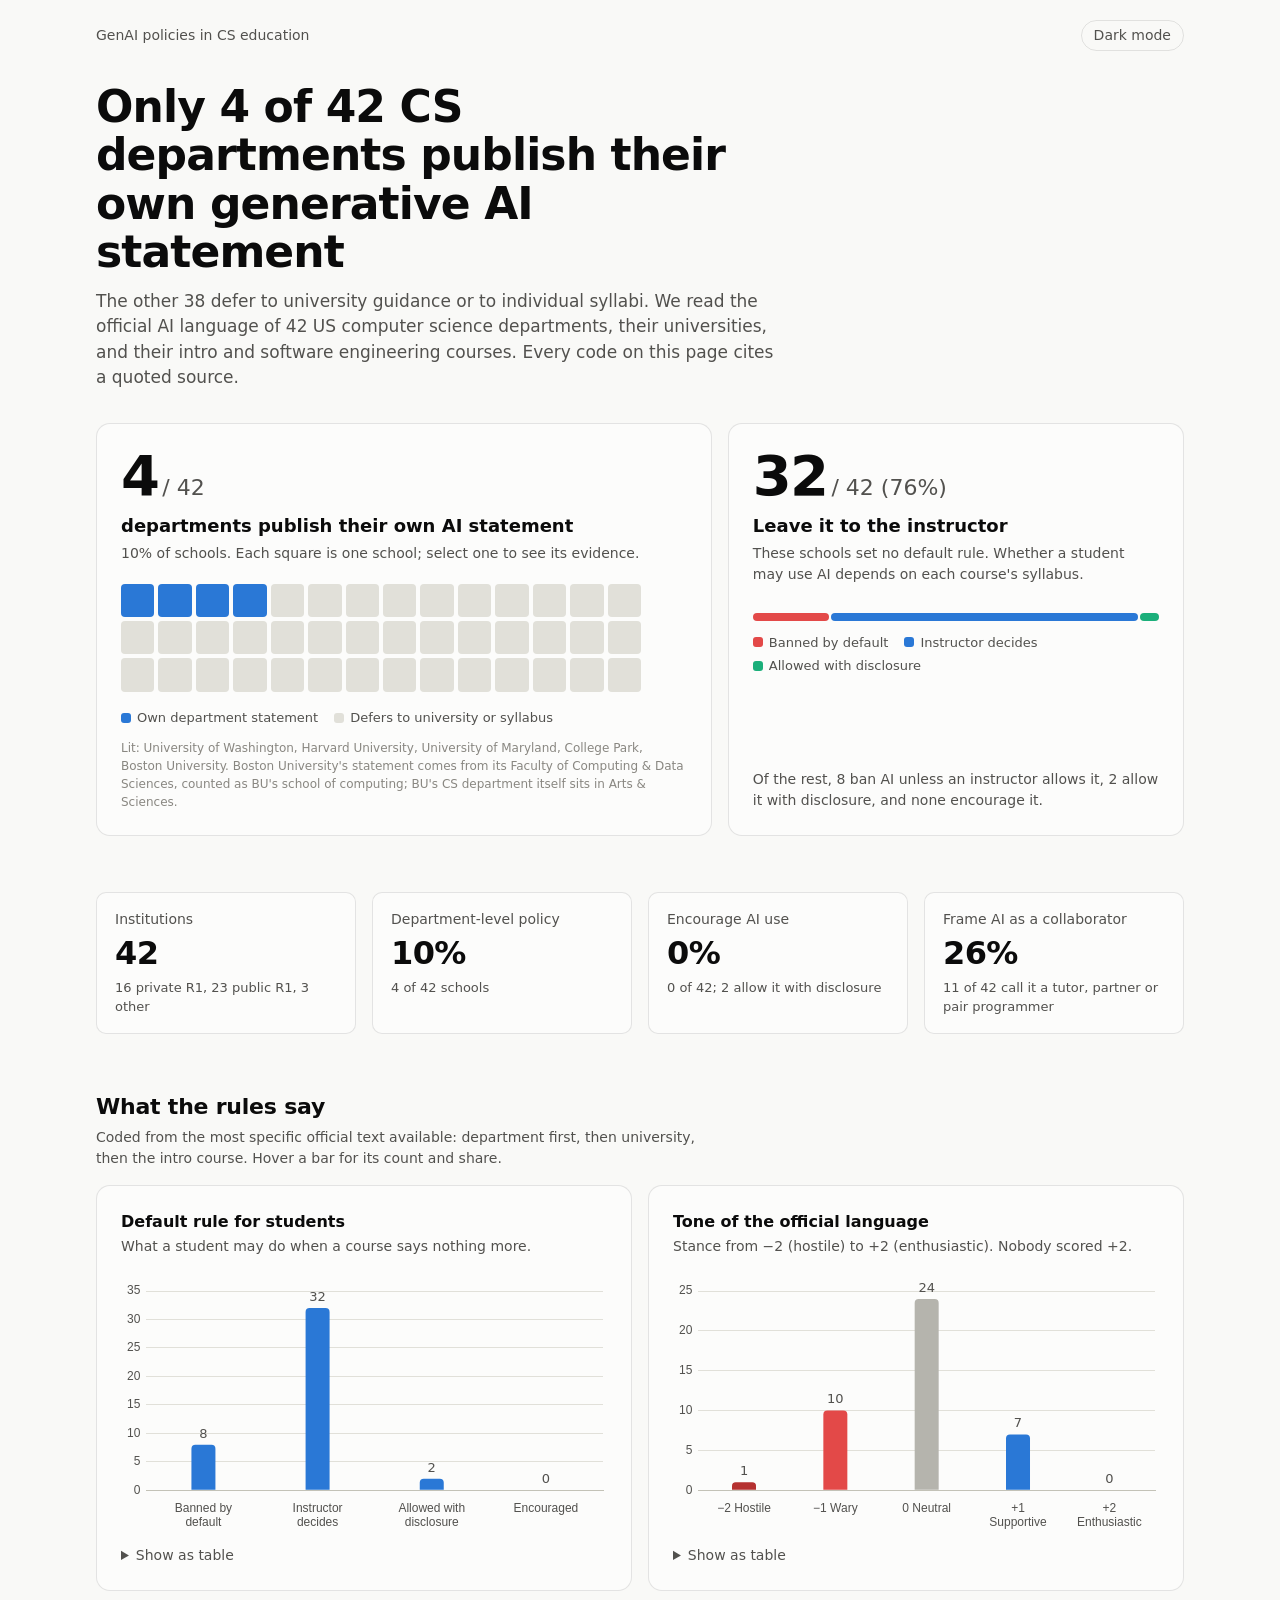
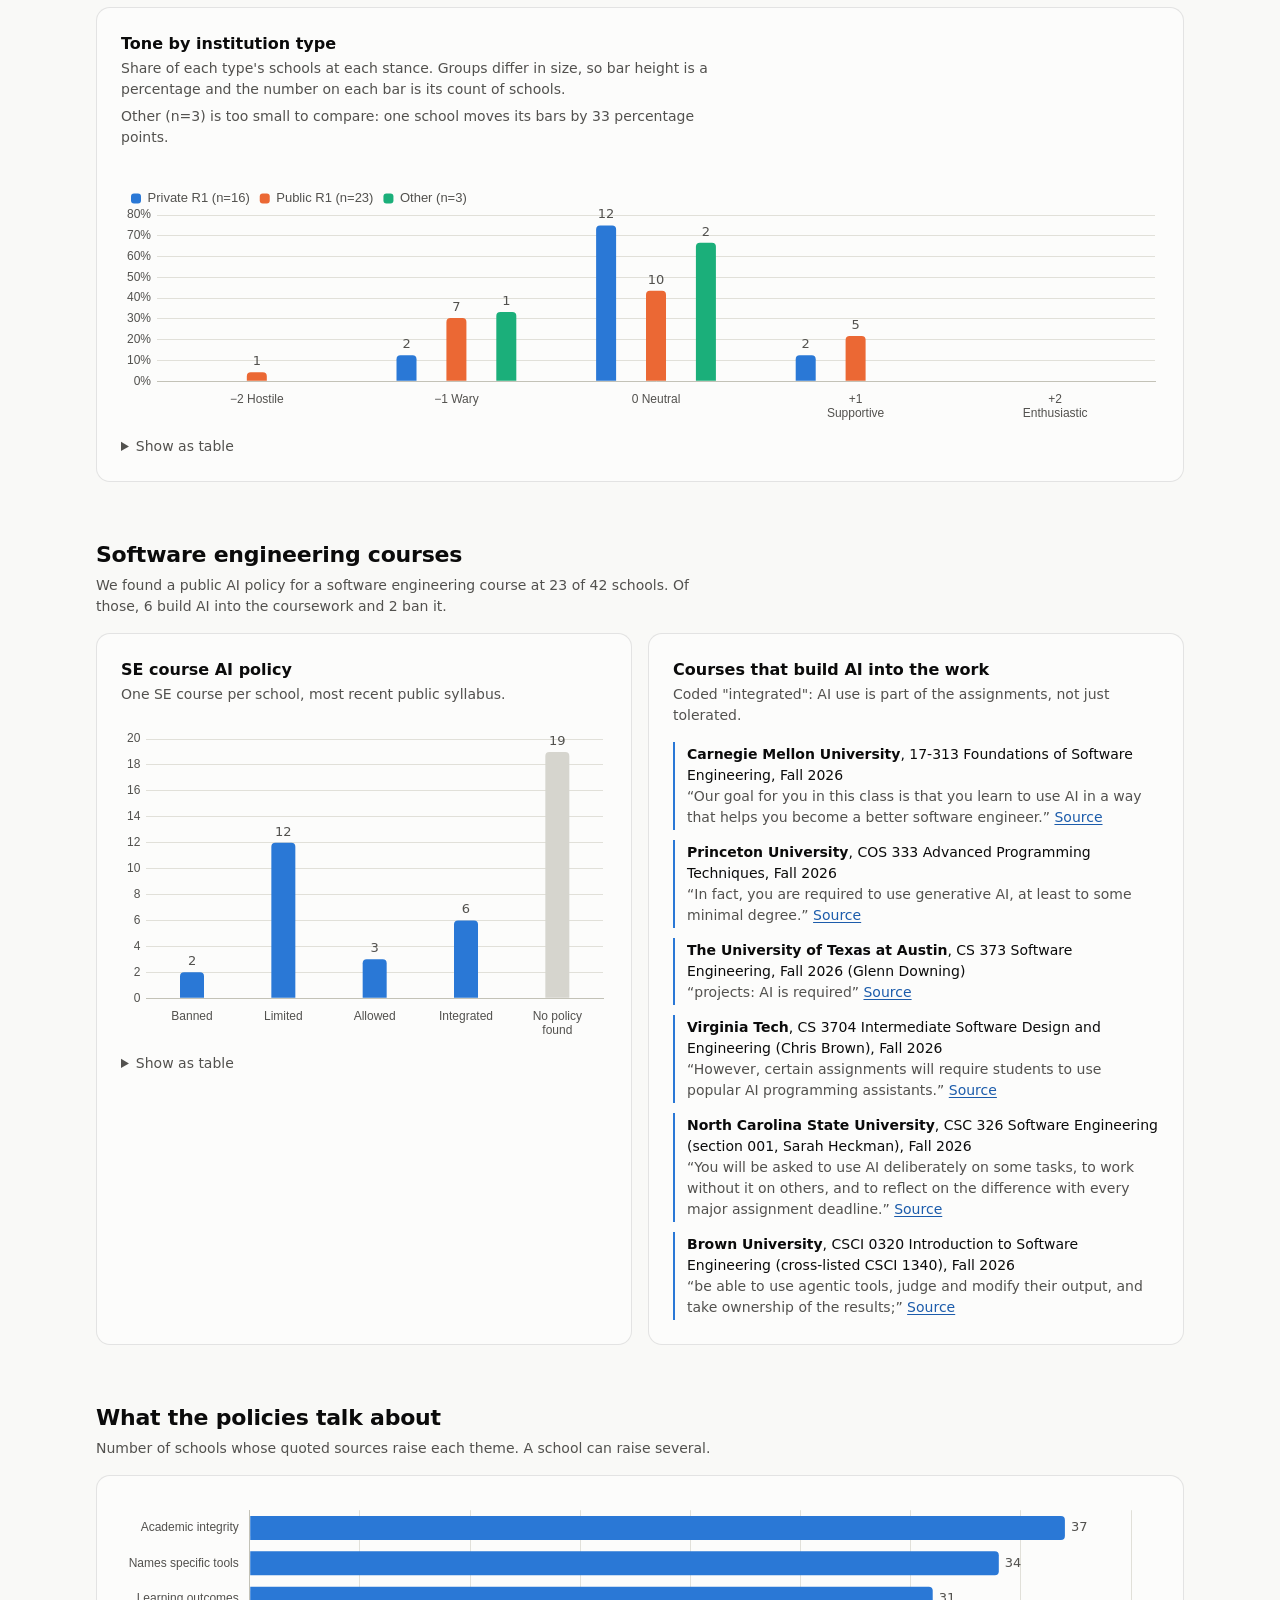
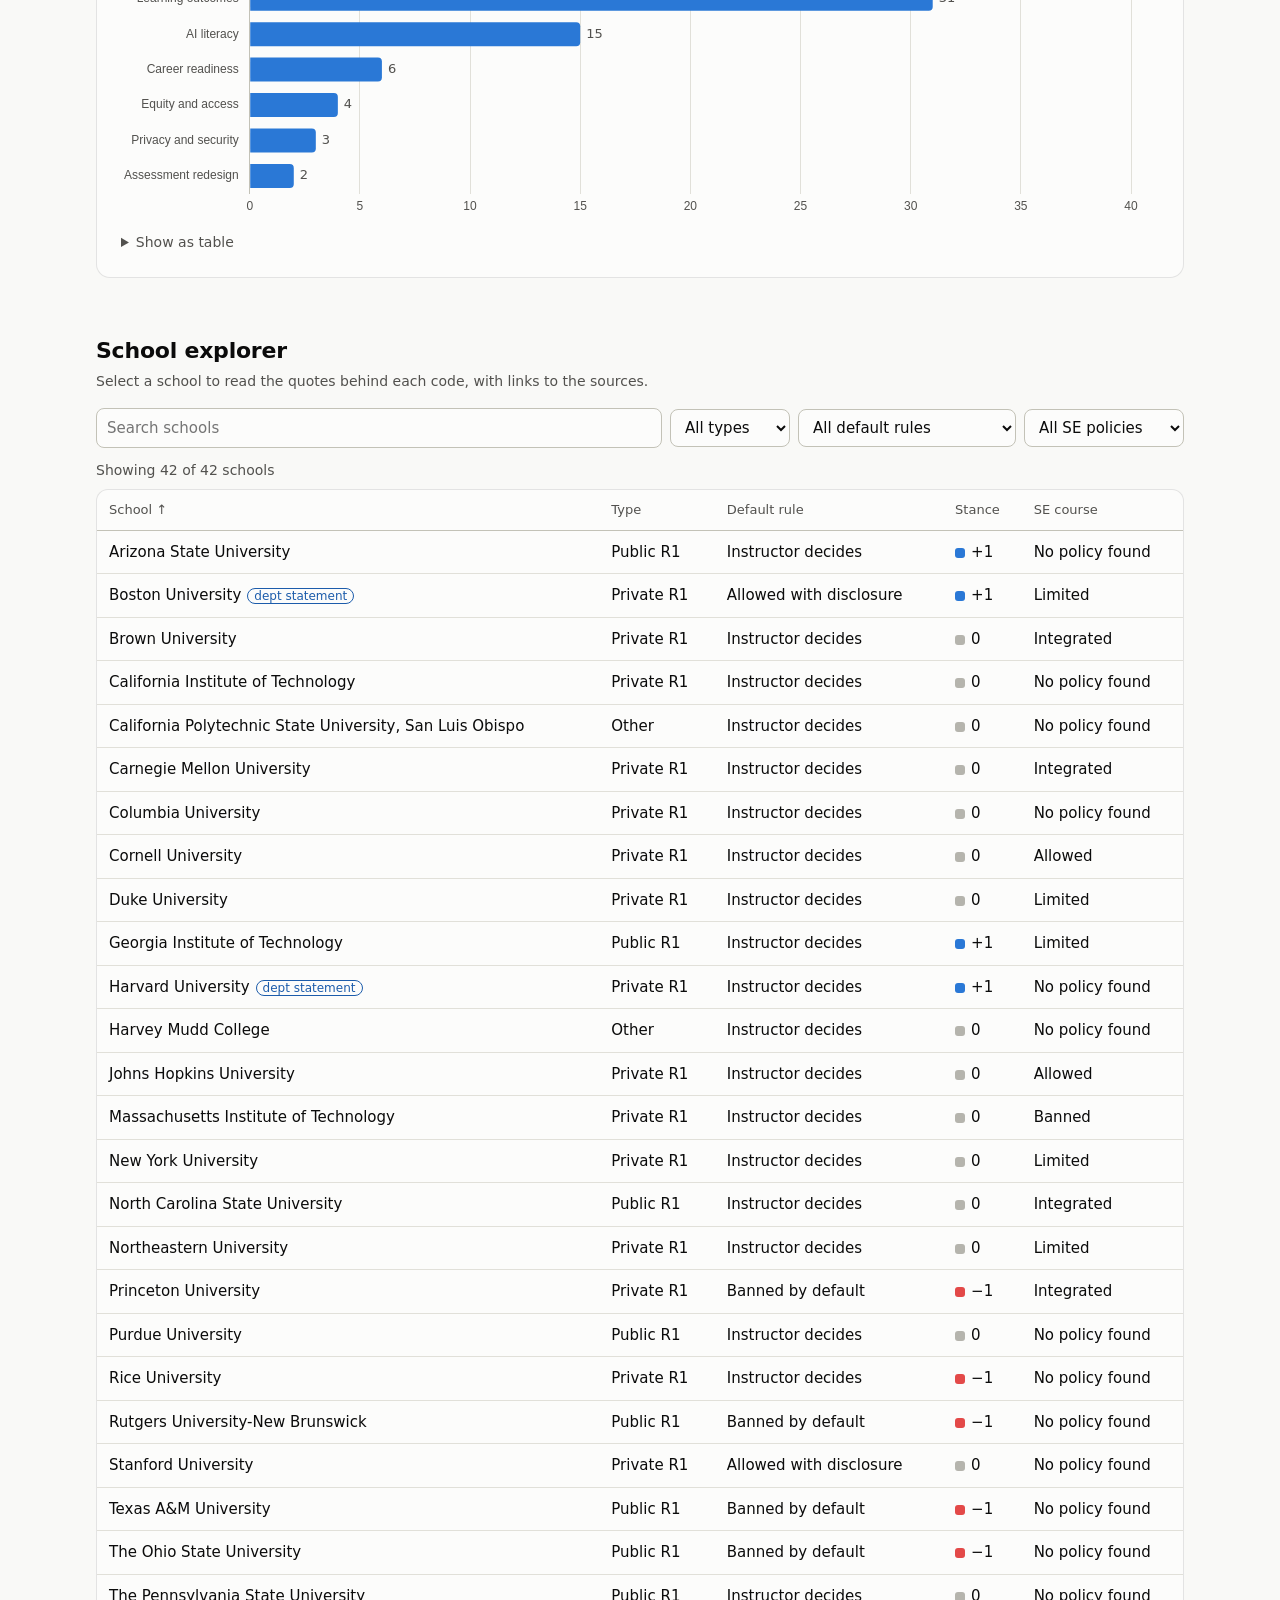
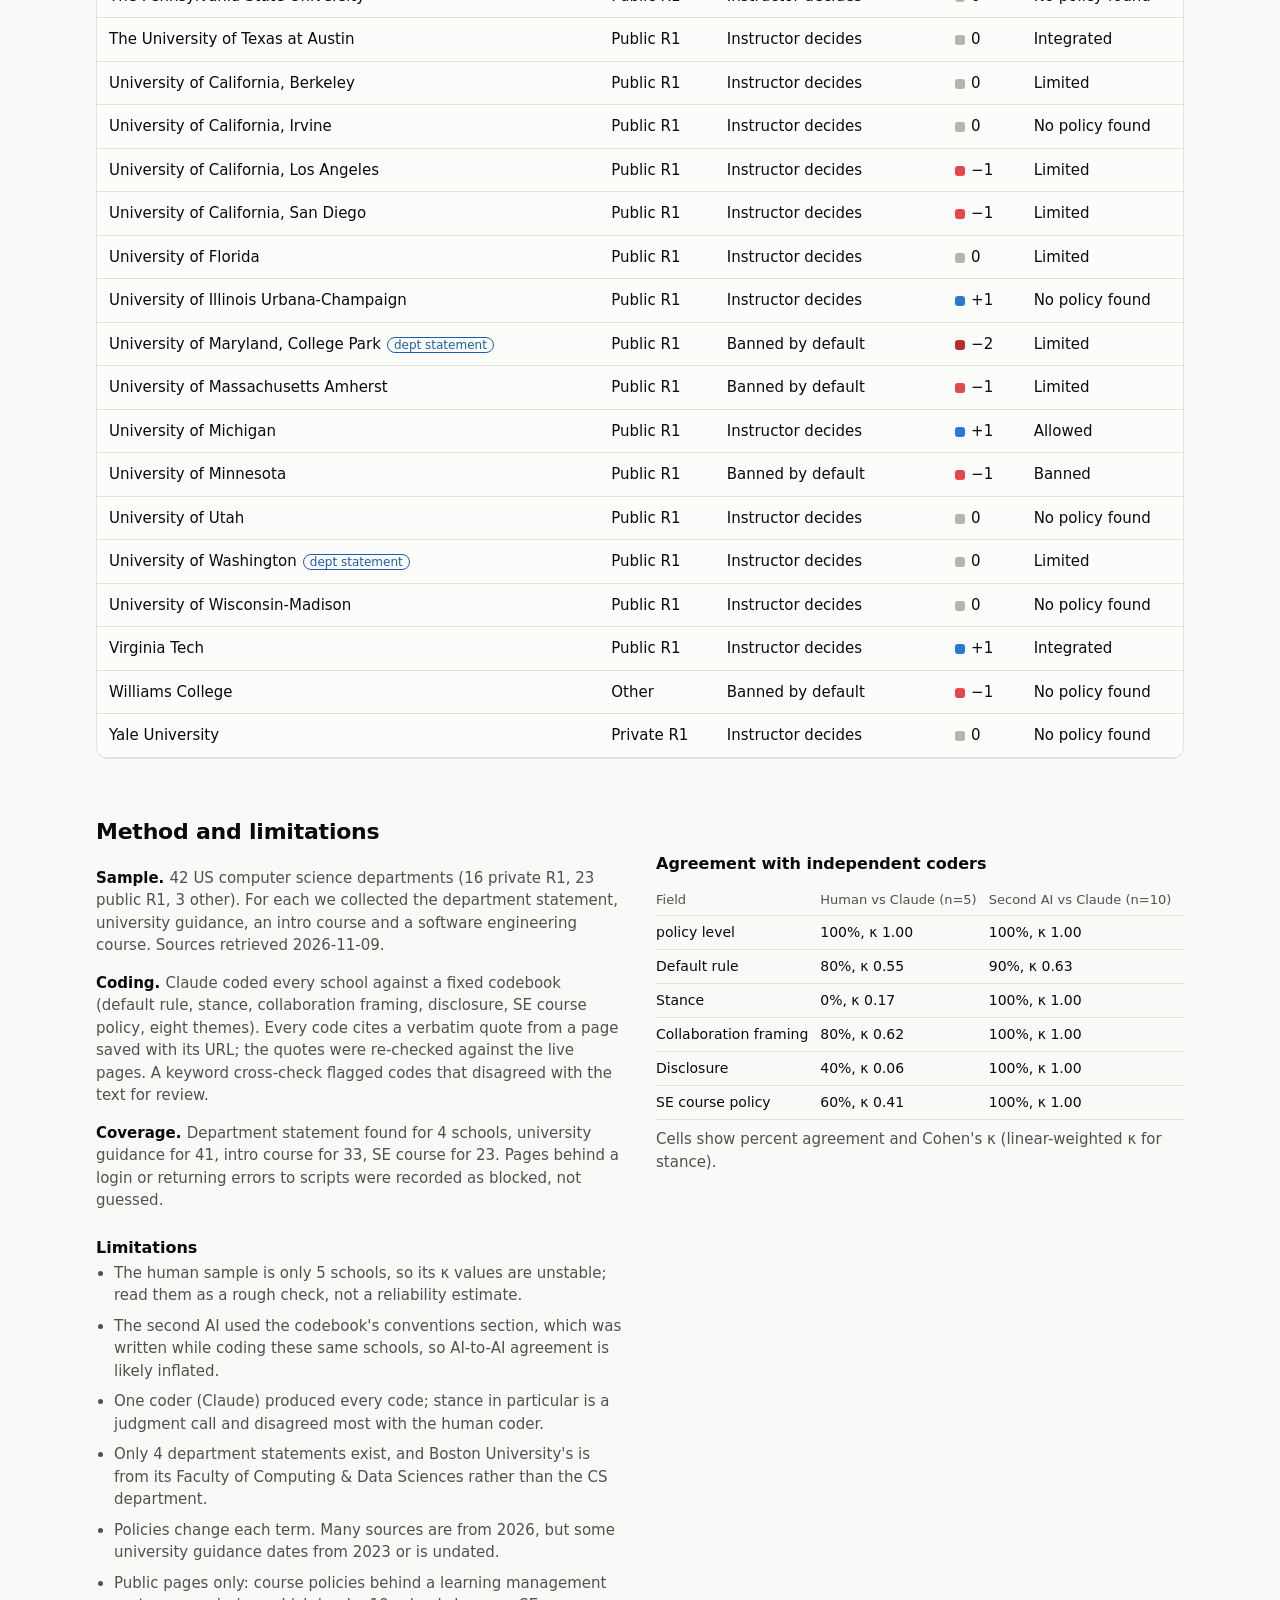
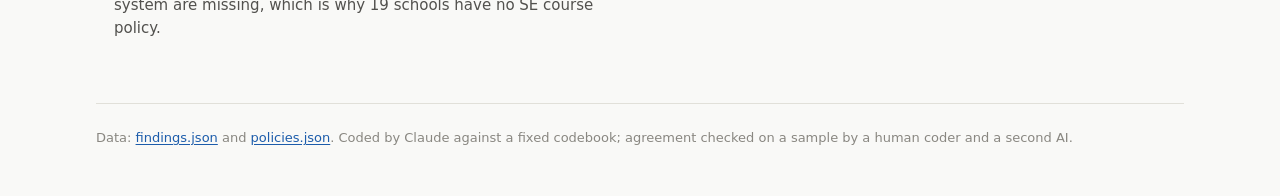
==== docs/findings.html @ db469cb0 "Phase 3: findings dashboard docs/findings.html (+ assets/findings.css, findings.js): headline 4/42 d" ====
<!doctype html>
<html lang="en">
<head>
<meta charset="utf-8">
<meta name="viewport" content="width=device-width, initial-scale=1">
<title>GenAI Policy Findings</title>
<meta name="description" content="How 42 US computer science departments talk about generative AI, and what they let students do with it.">
<script>
  // Apply a saved theme before first paint (per-viewer convenience only).
  try { var t = localStorage.getItem("theme"); if (t === "light" || t === "dark") document.documentElement.dataset.theme = t; } catch (e) {}
</script>
<link rel="stylesheet" href="assets/findings.css">
<script src="assets/vendor/chart-4.4.1.umd.js"></script>
</head>
<body>
<div class="wrap">
  <header class="top">
    <a class="site" href="index.html">GenAI policies in CS education</a>
    <button class="theme-btn" id="theme-btn" type="button" aria-label="Switch color theme">Dark mode</button>
  </header>

  <main id="main">
    <h1 id="headline">CS departments mostly leave generative AI to the university and the instructor</h1>
    <p class="dek" id="dek">Findings from the official AI language of 42 US computer science departments, their universities, and their intro and software engineering courses. Every number links back to a quoted source.</p>

    <section class="hero" aria-label="Headline findings">
      <div class="panel" id="hero-dept">
        <p class="figure" id="dept-figure">–</p>
        <p class="fig-label">departments publish their own AI statement</p>
        <p class="fig-note" id="dept-note"></p>
        <div class="unit-grid" id="unit-grid" role="list" aria-label="One square per school"></div>
        <ul class="key">
          <li><span class="sw" style="background:var(--accent)"></span>Own department statement</li>
          <li><span class="sw" style="background:var(--cell-off)"></span>Defers to university or syllabus</li>
        </ul>
        <p class="foot" id="dept-foot"></p>
      </div>
      <div class="panel" id="hero-instructor" data-kpi="instructor_discretion">
        <p class="figure" id="instr-figure">–</p>
        <p class="fig-label">Leave it to the instructor</p>
        <p class="fig-note" id="instr-note"></p>
        <div class="seg" id="rule-seg" role="img"></div>
        <ul class="key" id="rule-seg-key"></ul>
        <p class="fig-note rest" id="instr-rest"></p>
      </div>
    </section>

    <div class="kpis" id="kpis" aria-label="Key numbers"></div>

    <section aria-labelledby="h-rules">
      <h2 id="h-rules">What the rules say</h2>
      <p class="sub">Coded from the most specific official text available: department first, then university, then the intro course. Hover a bar for its count and share.</p>
      <div class="charts">
        <div class="panel">
          <h3>Default rule for students</h3>
          <p class="sub">What a student may do when a course says nothing more.</p>
          <div class="chart-box"><canvas id="chart-default-rule" aria-label="Bar chart of default rules"></canvas></div>
          <details class="as-table" data-for="chart-default-rule"><summary>Show as table</summary></details>
        </div>
        <div class="panel">
          <h3>Tone of the official language</h3>
          <p class="sub">Stance from −2 (hostile) to +2 (enthusiastic). Nobody scored +2.</p>
          <div class="chart-box"><canvas id="chart-stance" aria-label="Bar chart of stance"></canvas></div>
          <details class="as-table" data-for="chart-stance"><summary>Show as table</summary></details>
        </div>
        <div class="panel wide">
          <h3>Tone by institution type</h3>
          <p class="sub" id="stance-type-sub">Share of each type's schools at each stance. Groups differ in size, so bar height is a percentage and the number on each bar is its count of schools.</p>
          <p class="sub small-n" id="stance-type-note"></p>
          <div class="chart-box"><canvas id="chart-stance-type" aria-label="Grouped bar chart of stance by institution type"></canvas></div>
          <details class="as-table" data-for="chart-stance-type"><summary>Show as table</summary></details>
        </div>
      </div>
    </section>

    <section aria-labelledby="h-se">
      <h2 id="h-se">Software engineering courses</h2>
      <p class="sub" id="se-sub"></p>
      <div class="charts">
        <div class="panel">
          <h3>SE course AI policy</h3>
          <p class="sub">One SE course per school, most recent public syllabus.</p>
          <div class="chart-box tall"><canvas id="chart-se" aria-label="Bar chart of SE course policies"></canvas></div>
          <details class="as-table" data-for="chart-se"><summary>Show as table</summary></details>
        </div>
        <div class="panel">
          <h3>Courses that build AI into the work</h3>
          <p class="sub">Coded "integrated": AI use is part of the assignments, not just tolerated.</p>
          <ul class="callout" id="integrated-list"></ul>
        </div>
      </div>
    </section>

    <section aria-labelledby="h-themes">
      <h2 id="h-themes">What the policies talk about</h2>
      <p class="sub">Number of schools whose quoted sources raise each theme. A school can raise several.</p>
      <div class="panel">
        <div class="chart-box tall"><canvas id="chart-themes" aria-label="Horizontal bar chart of theme frequency"></canvas></div>
        <details class="as-table" data-for="chart-themes"><summary>Show as table</summary></details>
      </div>
    </section>

    <section aria-labelledby="h-explorer">
      <h2 id="h-explorer">School explorer</h2>
      <p class="sub">Select a school to read the quotes behind each code, with links to the sources.</p>
      <div class="filters" role="search">
        <input id="q" type="search" placeholder="Search schools" aria-label="Search schools">
        <select id="f-type" aria-label="Filter by institution type"><option value="">All types</option></select>
        <select id="f-rule" aria-label="Filter by default rule"><option value="">All default rules</option></select>
        <select id="f-se" aria-label="Filter by SE course policy"><option value="">All SE policies</option></select>
      </div>
      <p class="count" id="count" aria-live="polite"></p>
      <div class="table-wrap">
        <table class="schools" id="schools">
          <thead><tr>
            <th scope="col" data-key="name"><button type="button">School</button></th>
            <th scope="col" data-key="type"><button type="button">Type</button></th>
            <th scope="col" data-key="default_rule"><button type="button">Default rule</button></th>
            <th scope="col" data-key="stance"><button type="button">Stance</button></th>
            <th scope="col" data-key="se_course_policy"><button type="button">SE course</button></th>
          </tr></thead>
          <tbody id="rows"></tbody>
        </table>
      </div>
    </section>

    <section aria-labelledby="h-method">
      <h2 id="h-method">Method and limitations</h2>
      <div class="method">
        <div id="method-left"></div>
        <div id="method-right"></div>
      </div>
    </section>
  </main>

  <footer>Data: <a href="data/findings.json">findings.json</a> and <a href="data/policies.json">policies.json</a>. Coded by Claude against a fixed codebook; agreement checked on a sample by a human coder and a second AI.</footer>
</div>
<div class="tip" id="tip" role="tooltip" hidden></div>
<script src="assets/findings.js"></script>
</body>
</html>
---- docs/assets/findings.css ----
/* Findings dashboard. Color roles follow .claude/skills/dataviz/references/palette.md;
   chart palettes were validated with validate_palette.js in both modes. */
:root {
  color-scheme: light;
  --plane: #f9f9f7;
  --surface: #fcfcfb;
  --ink: #0b0b0b;
  --ink-2: #52514e;
  --muted: #898781;
  --grid: #e1e0d9;
  --axis: #c3c2b7;
  --ring: rgba(11, 11, 11, 0.10);
  --wash: rgba(42, 120, 214, 0.08);
  --accent: #2a78d6;          /* series slot 1: the highlighted entity */
  --accent-text: #1c5cab;     /* accent used as link/text: darker step, 4.5:1+ */
  --cell-off: #e1e0d9;
  --s1: #2a78d6; --s2: #eb6834; --s3: #1baf7a;   /* type: private, public, other */
  --neg2: #b53130; --neg1: #e34948; --zero: #b5b4ad; --pos1: #2a78d6; --pos2: #1c5cab;
  --none: #d6d5ce;            /* "no policy found" bars */
  --mark-bg: rgba(42, 120, 214, 0.16);
  --focus: #1c5cab;
}
@media (prefers-color-scheme: dark) {
  :root:where(:not([data-theme="light"])) {
    color-scheme: dark;
    --plane: #0d0d0d; --surface: #1a1a19; --ink: #f0efec; --ink-2: #c3c2b7; --muted: #898781;
    --grid: #2c2c2a; --axis: #383835; --ring: rgba(255, 255, 255, 0.10); --wash: rgba(57, 135, 229, 0.12);
    --accent: #3987e5; --accent-text: #86b6ef; --cell-off: #3a3a37;
    --s1: #3987e5; --s2: #d95926; --s3: #199e70;
    --neg2: #f2a3a2; --neg1: #e66767; --zero: #5c5b57; --pos1: #5598e7; --pos2: #9ec5f4;
    --none: #383835; --mark-bg: rgba(57, 135, 229, 0.28); --focus: #86b6ef;
  }
}
:root[data-theme="dark"] {
  color-scheme: dark;
  --plane: #0d0d0d; --surface: #1a1a19; --ink: #f0efec; --ink-2: #c3c2b7; --muted: #898781;
  --grid: #2c2c2a; --axis: #383835; --ring: rgba(255, 255, 255, 0.10); --wash: rgba(57, 135, 229, 0.12);
  --accent: #3987e5; --accent-text: #86b6ef; --cell-off: #3a3a37;
  --s1: #3987e5; --s2: #d95926; --s3: #199e70;
  --neg2: #f2a3a2; --neg1: #e66767; --zero: #5c5b57; --pos1: #5598e7; --pos2: #9ec5f4;
  --none: #383835; --mark-bg: rgba(57, 135, 229, 0.28); --focus: #86b6ef;
}

* { box-sizing: border-box; }
html { -webkit-text-size-adjust: 100%; }
body {
  margin: 0;
  background: var(--plane);
  color: var(--ink);
  font: 16px/1.5 system-ui, -apple-system, "Segoe UI", sans-serif;
}
a { color: var(--accent-text); text-underline-offset: 2px; }
:focus-visible { outline: 2px solid var(--focus); outline-offset: 2px; }
.wrap { max-width: 1120px; margin: 0 auto; padding: 0 16px; }

/* Header */
.top { display: flex; align-items: center; justify-content: space-between; gap: 12px; padding: 20px 0 8px; }
.top .site { font-size: 14px; color: var(--ink-2); text-decoration: none; }
.top .site:hover { color: var(--ink); }
.theme-btn {
  font: inherit; font-size: 14px; color: var(--ink-2); background: transparent;
  border: 1px solid var(--ring); border-radius: 999px; padding: 4px 12px; cursor: pointer;
}
.theme-btn:hover { color: var(--ink); background: var(--wash); }

h1 { font-size: clamp(28px, 4.2vw, 44px); line-height: 1.1; letter-spacing: -0.02em; font-weight: 650; margin: 24px 0 12px; max-width: 22ch; }
.dek { color: var(--ink-2); max-width: 64ch; margin: 0 0 32px; font-size: 17px; }
h2 { font-size: 22px; letter-spacing: -0.01em; font-weight: 650; margin: 0 0 4px; }
h3 { font-size: 16px; font-weight: 600; margin: 0 0 2px; }
.sub { color: var(--ink-2); font-size: 14px; margin: 0 0 16px; max-width: 70ch; }
section { margin: 56px 0; }

/* Hero: the 42-school unit grid + the instructor-discretion figure */
.hero { display: grid; grid-template-columns: minmax(0, 1.35fr) minmax(0, 1fr); gap: 16px; margin-top: 0; }
.panel { background: var(--surface); border: 1px solid var(--ring); border-radius: 14px; padding: 24px; min-width: 0; }
.hero .panel { display: flex; flex-direction: column; }
.figure { font-size: 56px; line-height: 1; font-weight: 650; letter-spacing: -0.03em; margin: 0; }
.figure small { font-size: 22px; font-weight: 500; color: var(--ink-2); letter-spacing: 0; margin-left: 4px; }
.fig-label { font-size: 18px; font-weight: 600; margin: 8px 0 4px; }
.fig-note { color: var(--ink-2); font-size: 14px; margin: 0; }
.unit-grid {
  display: grid; grid-template-columns: repeat(14, minmax(0, 1fr)); gap: 4px;
  margin: 20px 0 16px; max-width: 520px;
}
.unit {
  aspect-ratio: 1; border-radius: 4px; background: var(--cell-off); border: 0; padding: 0;
  cursor: pointer; min-width: 0;
}
.unit.on { background: var(--accent); }
.unit:hover { outline: 2px solid var(--ink-2); outline-offset: 1px; }
.key { display: flex; flex-wrap: wrap; gap: 4px 16px; font-size: 13px; color: var(--ink-2); margin: 0; padding: 0; list-style: none; }
.key li { display: inline-flex; align-items: center; gap: 6px; }
.sw { width: 10px; height: 10px; border-radius: 3px; display: inline-block; flex: none; }
.foot { font-size: 12px; color: var(--muted); margin: 12px 0 0; }
.foot a { color: inherit; }
.seg { display: flex; gap: 2px; height: 8px; margin: 20px 0 12px; }
.seg span { border-radius: 999px; min-width: 2px; }
.seg { margin-top: 28px; }
.fig-note.rest { margin-top: auto; padding-top: 20px; }

/* KPI tiles */
.kpis { display: grid; grid-template-columns: repeat(4, minmax(0, 1fr)); gap: 16px; margin: 16px 0 0; }
.kpi { background: var(--surface); border: 1px solid var(--ring); border-radius: 10px; padding: 16px 18px; min-width: 0; }
.kpi .label { font-size: 14px; color: var(--ink-2); margin: 0 0 6px; }
.kpi .value { font-size: 32px; font-weight: 650; line-height: 1.1; letter-spacing: -0.02em; margin: 0; }
.kpi .detail { font-size: 13px; color: var(--ink-2); margin: 6px 0 0; }

/* Charts */
.charts { display: grid; grid-template-columns: repeat(2, minmax(0, 1fr)); gap: 16px; }
.charts .wide { grid-column: 1 / -1; }
.chart-box { position: relative; width: 100%; height: 260px; }
.chart-box.tall { height: 320px; }
details.as-table { margin-top: 12px; font-size: 14px; }
details.as-table summary { cursor: pointer; color: var(--ink-2); }
details.as-table table { border-collapse: collapse; margin-top: 8px; font-variant-numeric: tabular-nums; }
details.as-table th, details.as-table td { text-align: left; padding: 4px 16px 4px 0; border-bottom: 1px solid var(--grid); font-weight: 400; }
details.as-table th { color: var(--ink-2); }
.callout { margin: 16px 0 0; padding: 0; list-style: none; display: grid; gap: 10px; }
.callout li { border-left: 2px solid var(--accent); padding: 2px 0 2px 12px; font-size: 14px; }
.callout .who { font-weight: 600; }
.callout q { color: var(--ink-2); }

/* Explorer */
.filters { display: flex; flex-wrap: wrap; gap: 8px; align-items: center; margin: 0 0 12px; }
.filters input, .filters select {
  font: inherit; font-size: 15px; color: var(--ink); background: var(--surface);
  border: 1px solid var(--axis); border-radius: 8px; padding: 8px 10px; min-width: 0;
}
.filters input { flex: 1 1 220px; }
.filters select { flex: 0 1 auto; }
.count { font-size: 14px; color: var(--ink-2); margin: 0 0 8px; }
.table-wrap { background: var(--surface); border: 1px solid var(--ring); border-radius: 12px; overflow: hidden; }
table.schools { width: 100%; border-collapse: collapse; font-size: 15px; }
.schools th {
  text-align: left; font-weight: 500; font-size: 13px; color: var(--ink-2);
  padding: 10px 12px; border-bottom: 1px solid var(--axis);
}
.schools th button { all: unset; cursor: pointer; }
.schools th button:focus-visible { outline: 2px solid var(--focus); }
.schools th[aria-sort="ascending"] button::after { content: " \2191"; }
.schools th[aria-sort="descending"] button::after { content: " \2193"; }
.schools td { padding: 10px 12px; border-bottom: 1px solid var(--grid); vertical-align: top; }
.schools tr.row { cursor: pointer; }
.schools tr.row:hover, .schools tr.row[aria-expanded="true"] { background: var(--wash); }
.schools td.num { font-variant-numeric: tabular-nums; white-space: nowrap; }
.stance-chip { display: inline-block; width: 10px; height: 10px; border-radius: 3px; margin-right: 6px; vertical-align: -1px; }
.name small { display: block; color: var(--ink-2); font-size: 13px; }
.dept-tag { font-size: 12px; color: var(--accent-text); border: 1px solid currentColor; border-radius: 999px; padding: 0 6px; margin-left: 6px; white-space: nowrap; }
.detail-row td { background: var(--plane); padding: 16px 12px 20px; }
.detail { display: grid; gap: 16px; max-width: 80ch; }
.codes { display: flex; flex-wrap: wrap; gap: 6px 20px; font-size: 14px; color: var(--ink-2); margin: 0; }
.codes b { color: var(--ink); font-weight: 600; }
.ev { margin: 0; padding: 0; list-style: none; display: grid; gap: 14px; }
.ev .field { font-size: 13px; font-weight: 600; margin: 0 0 2px; }
.ev blockquote { margin: 0; padding: 0 0 0 12px; border-left: 2px solid var(--axis); font-size: 15px; }
.ev mark { background: var(--mark-bg); color: inherit; border-radius: 2px; padding: 0 1px; }
.ev .src { font-size: 13px; color: var(--ink-2); margin: 4px 0 0 14px; overflow-wrap: anywhere; }
.notes { font-size: 14px; color: var(--ink-2); margin: 0; }
.empty { padding: 24px 12px; color: var(--ink-2); }

/* Method */
.method { display: grid; grid-template-columns: minmax(0, 1fr) minmax(0, 1fr); gap: 32px; }
.method p, .method li { font-size: 15px; color: var(--ink-2); }
.method ul { padding-left: 18px; margin: 0; }
.method li { margin: 0 0 8px; }
.method b { color: var(--ink); font-weight: 600; }
table.agree { border-collapse: collapse; font-size: 14px; width: 100%; font-variant-numeric: tabular-nums; margin: 8px 0; }
.agree th, .agree td { text-align: left; padding: 6px 8px 6px 0; border-bottom: 1px solid var(--grid); font-weight: 400; }
.agree th { color: var(--ink-2); font-size: 13px; }
footer { color: var(--muted); font-size: 13px; padding: 24px 0 48px; border-top: 1px solid var(--grid); }

/* Shared hover tooltip for HTML marks (unit grid, segmented bar) */
.tip {
  position: fixed; z-index: 10; pointer-events: none; max-width: 260px;
  background: var(--surface); color: var(--ink); border: 1px solid var(--ring);
  border-radius: 8px; padding: 8px 10px; font-size: 13px; box-shadow: 0 4px 16px rgba(0, 0, 0, 0.12);
}
.tip strong { display: block; font-size: 15px; }
.tip span { color: var(--ink-2); }
.tip[hidden] { display: none; }

@media (max-width: 860px) {
  .hero, .charts, .method { grid-template-columns: minmax(0, 1fr); }
  .kpis { grid-template-columns: repeat(2, minmax(0, 1fr)); }
}
@media (max-width: 640px) {
  .figure { font-size: 48px; }
  .panel { padding: 18px; }
  .unit-grid { gap: 3px; }
  .schools thead { display: none; }
  .schools tr.row { display: grid; grid-template-columns: minmax(0, 1fr) auto; border-bottom: 1px solid var(--grid); }
  .schools tr.row td { border: 0; padding: 4px 12px; }
  .schools tr.row td.name { grid-column: 1 / -1; padding-top: 12px; }
  .schools tr.row td.type { display: none; }
  .schools tr.row td.se { grid-column: 1 / -1; padding-bottom: 12px; font-size: 14px; color: var(--ink-2); }
  .schools tr.row td.se::before { content: "SE course: "; }
  .detail-row { display: block; }
  .detail-row td { display: block; }
}
@media (prefers-reduced-motion: no-preference) {
  .unit { transition: outline-color 120ms; }
}
.sub + .sub.small-n { margin-top: -10px; }
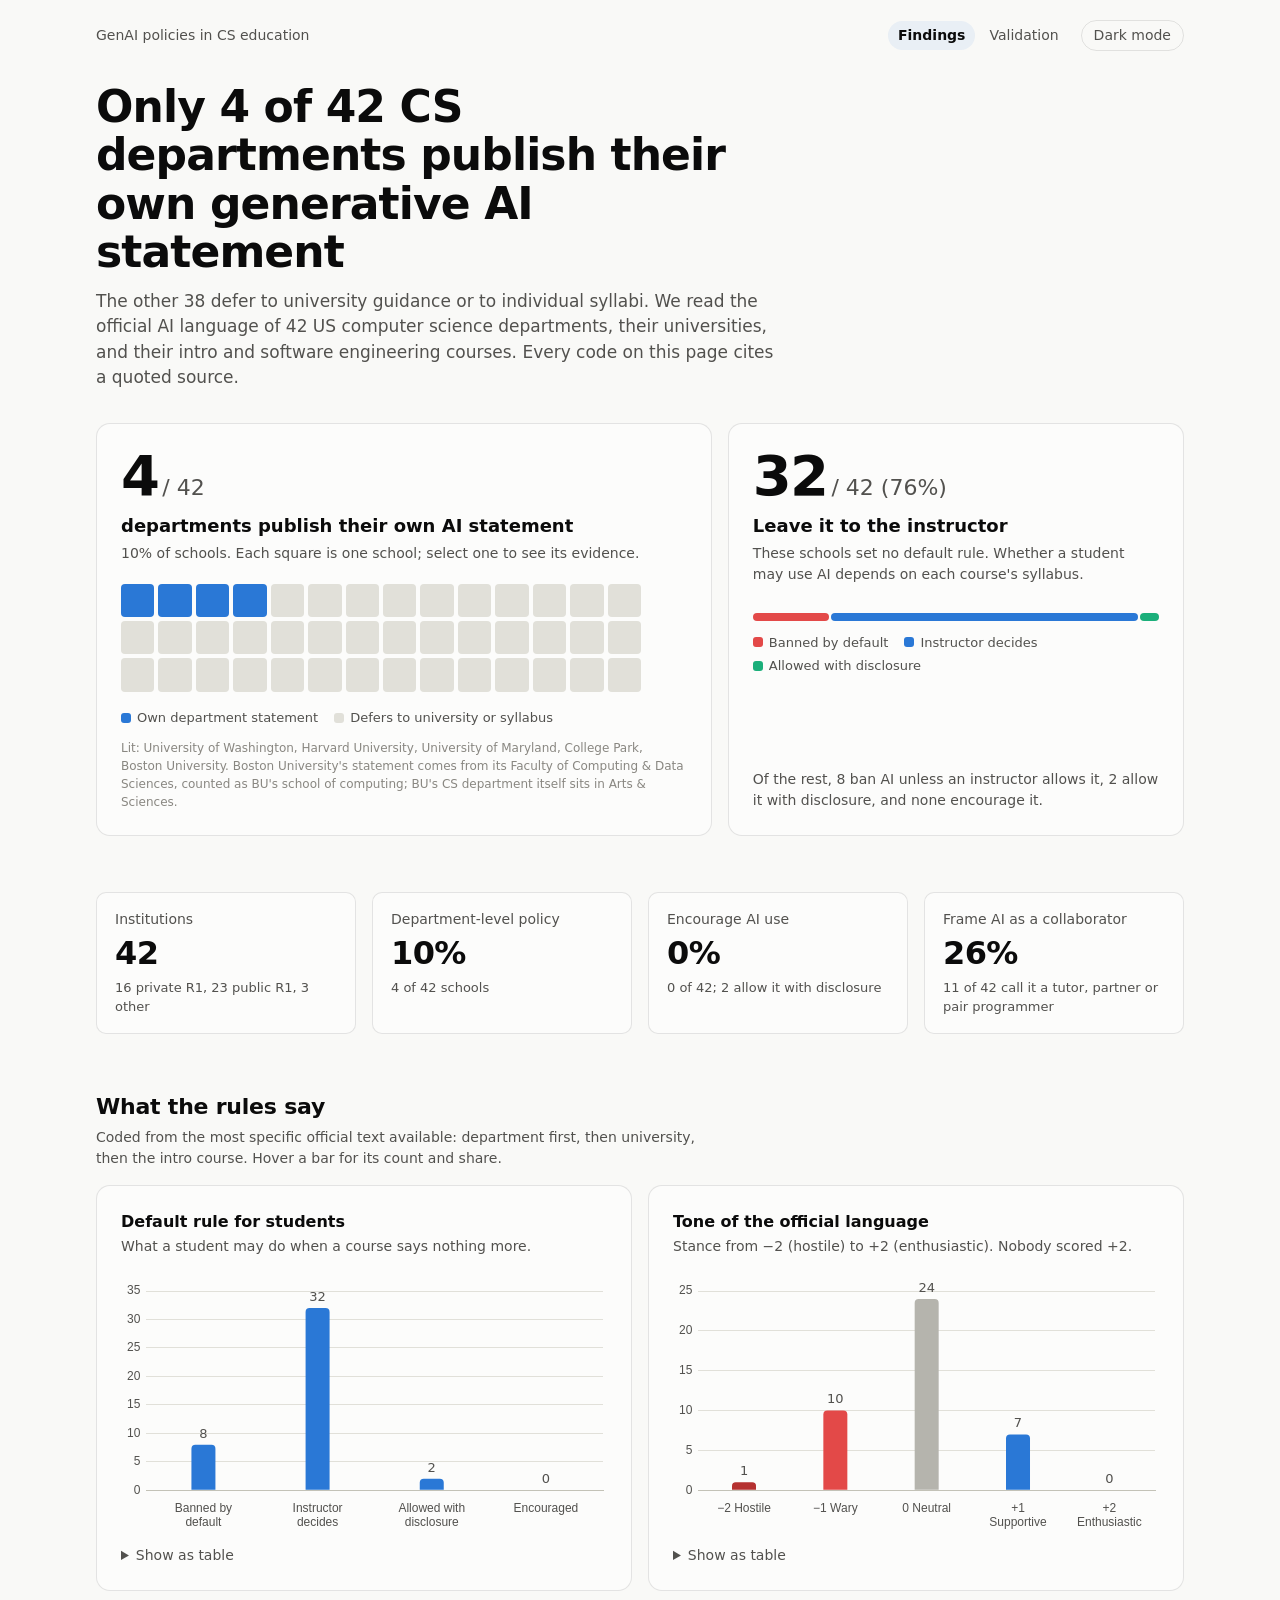
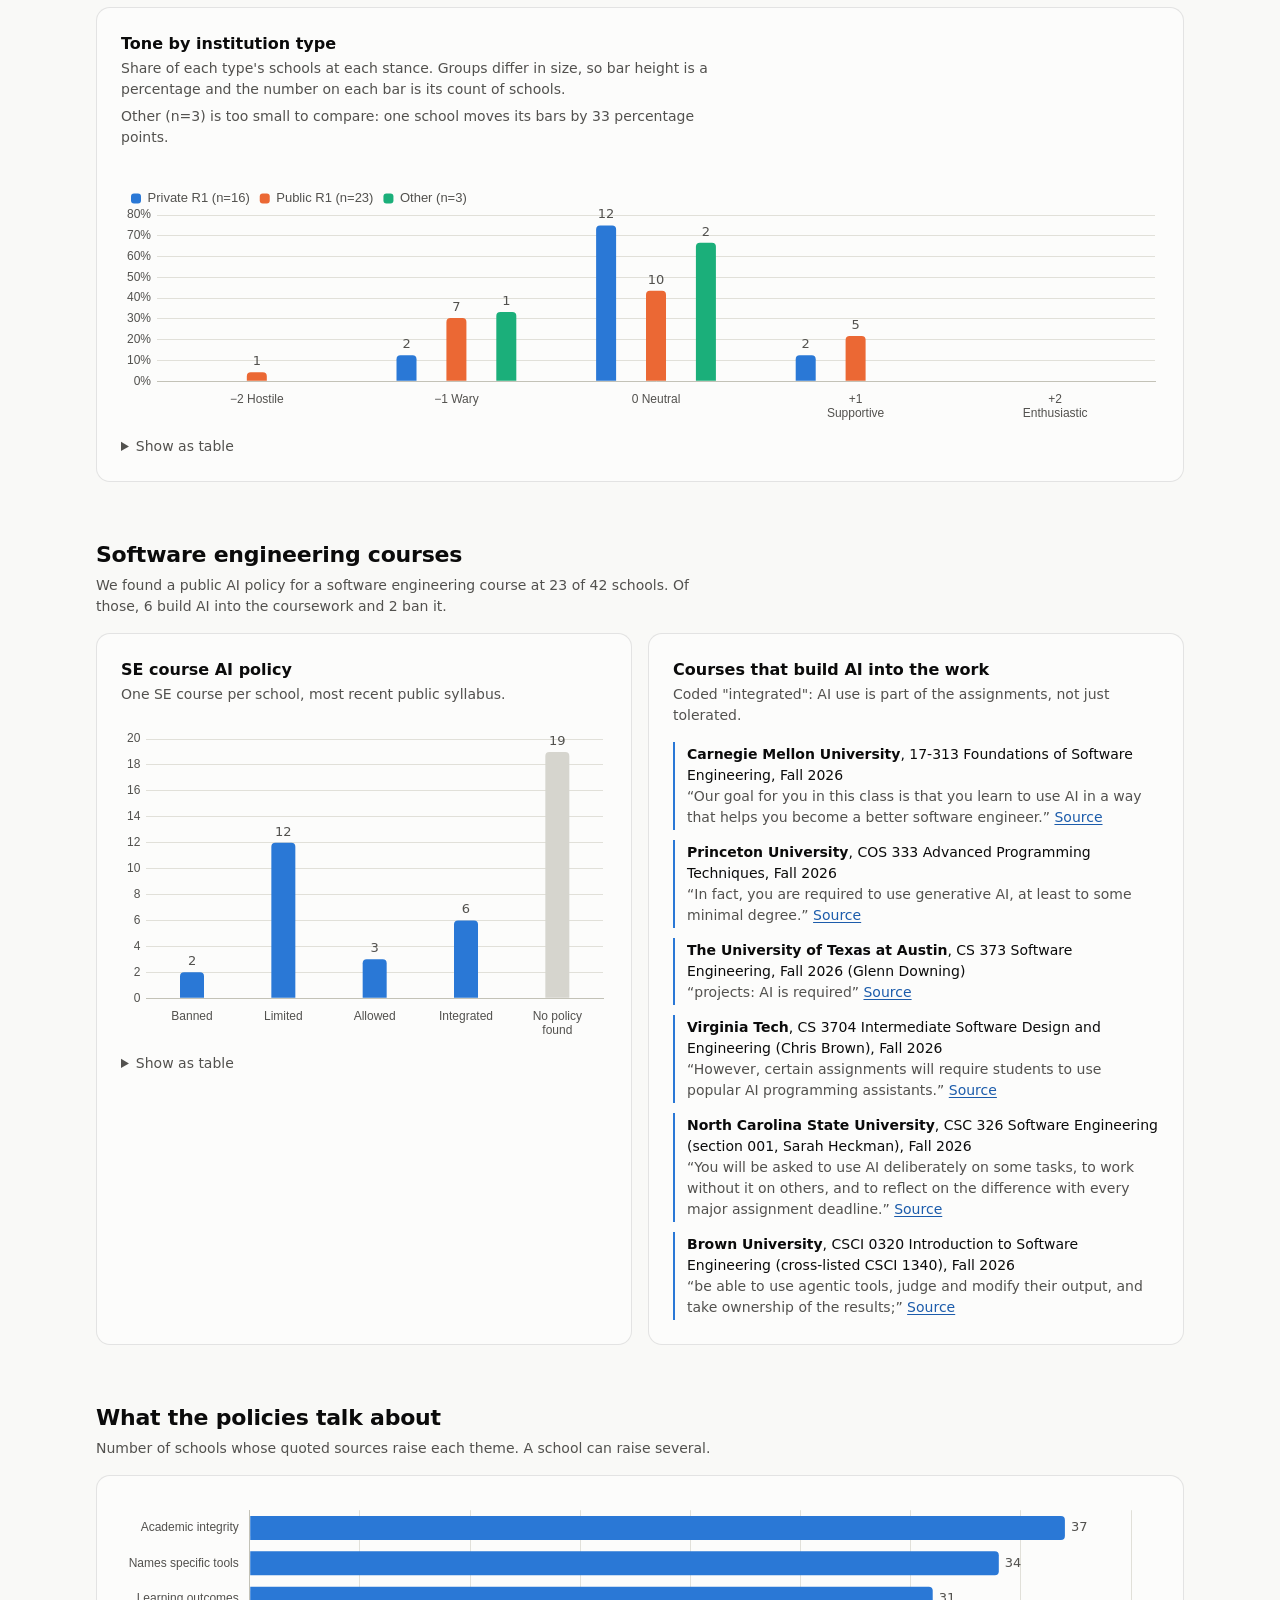
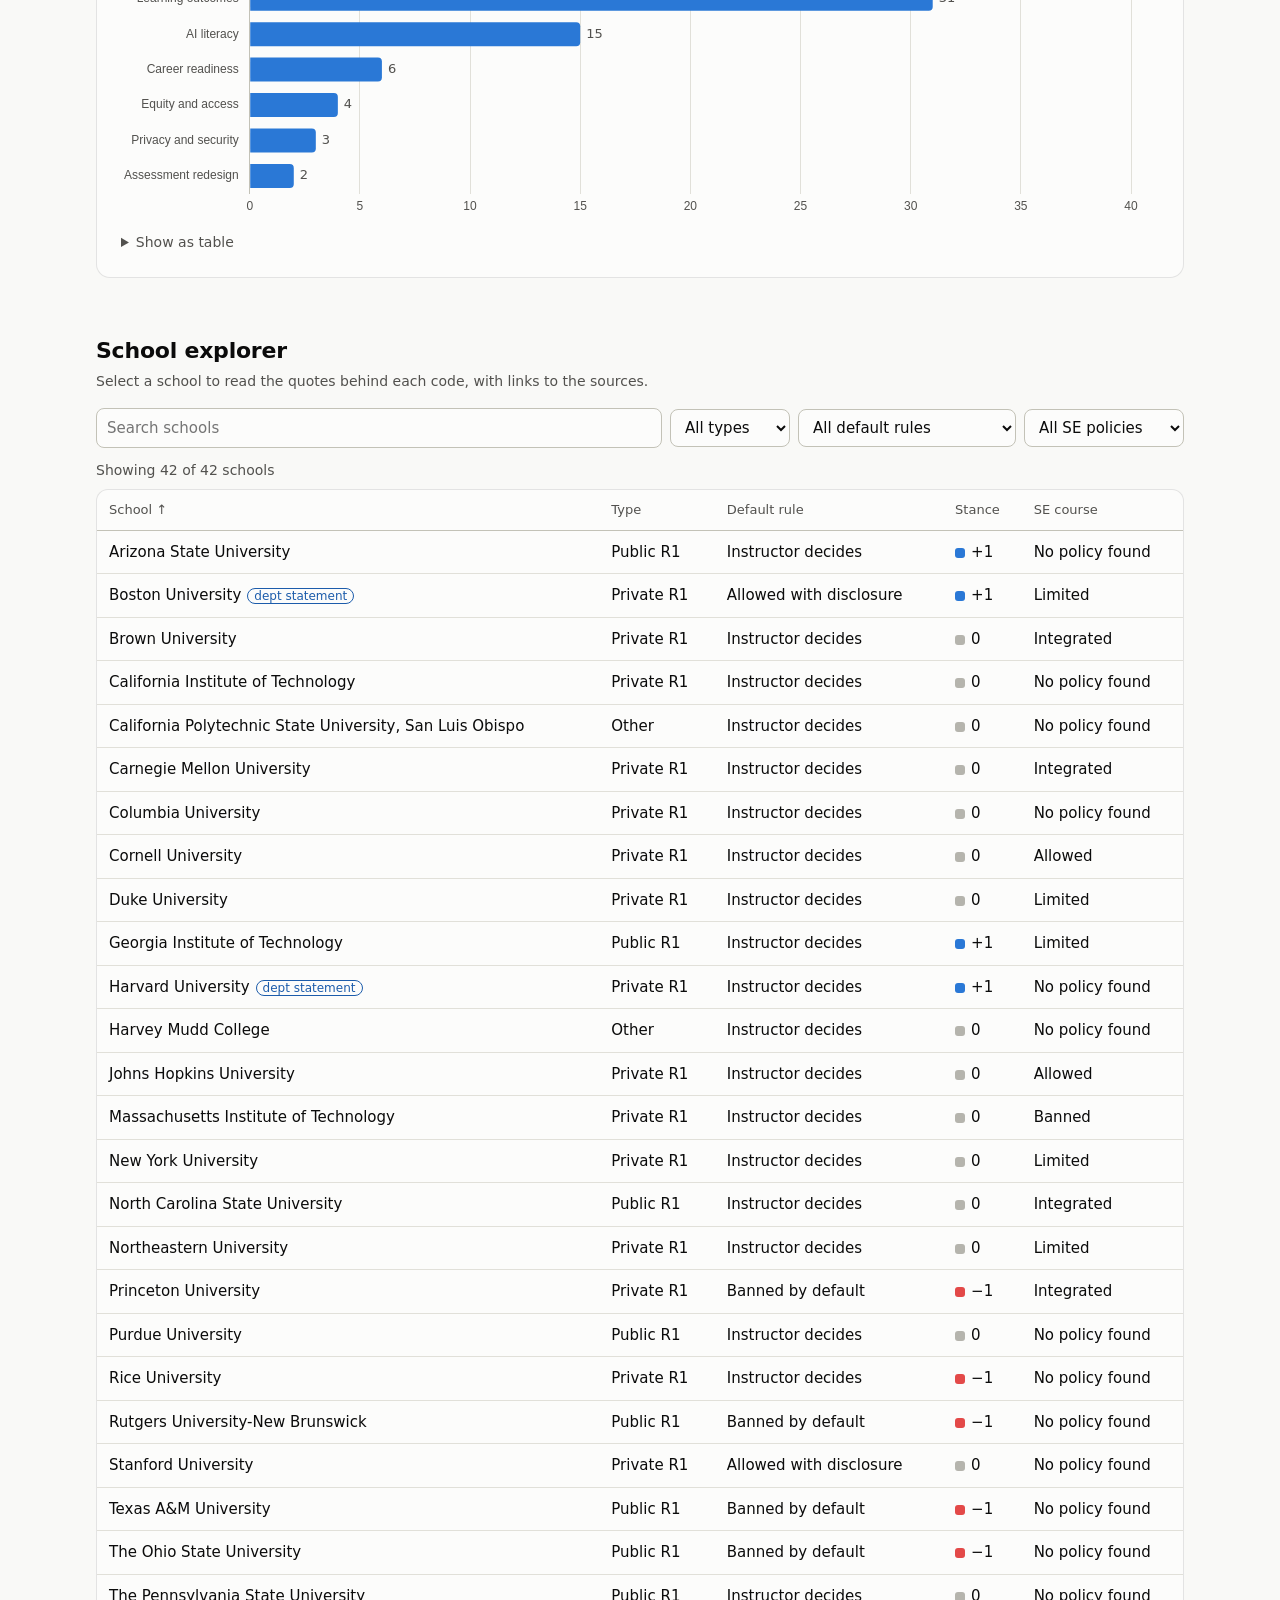
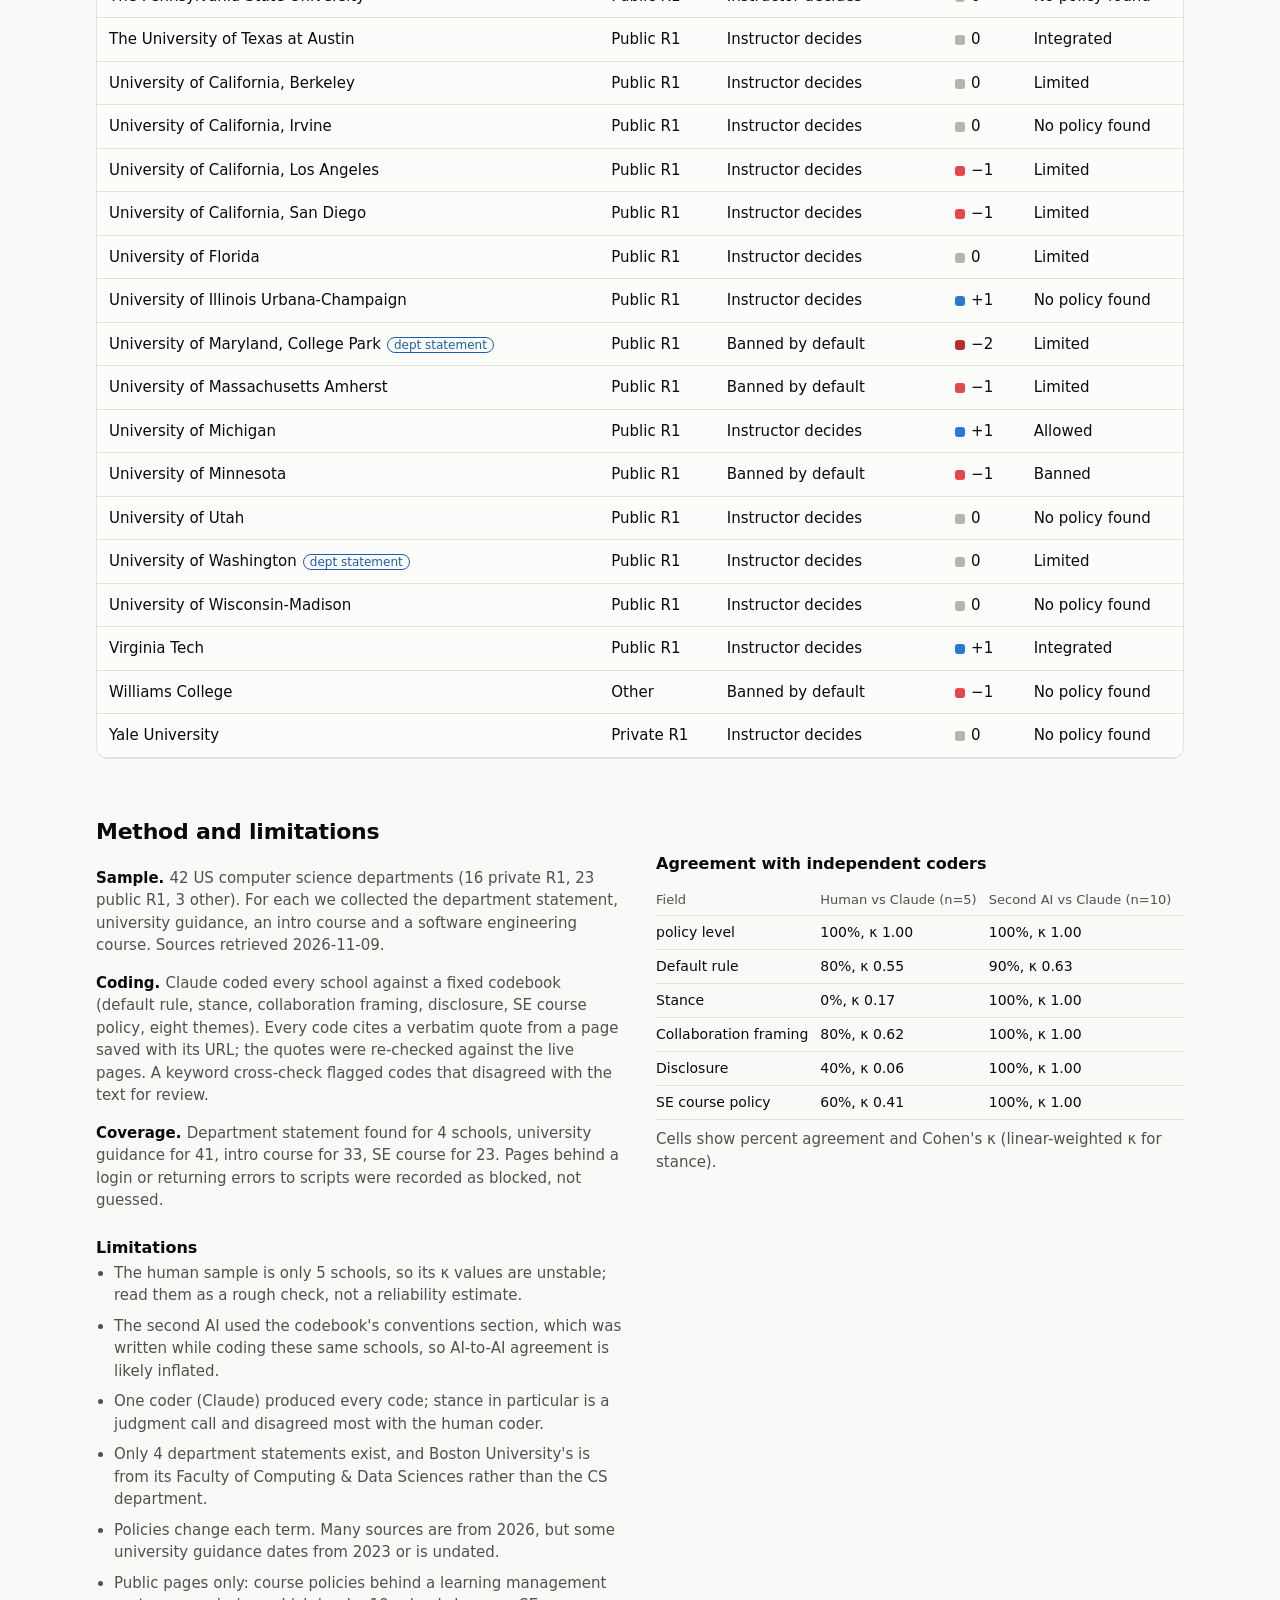
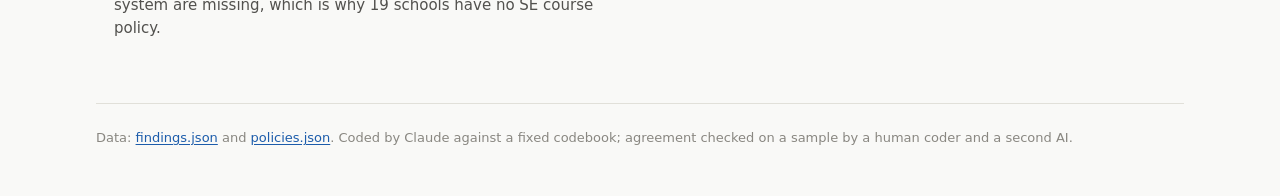
==== commit acaa9967: "Phase 4: validation pipeline and dashboard scripts/run_validation.py (pytest junit -> tests.json, te" ====
--- a/docs/findings.html
+++ b/docs/findings.html
@@ -9,6 +9,7 @@
   // Apply a saved theme before first paint (per-viewer convenience only).
   try { var t = localStorage.getItem("theme"); if (t === "light" || t === "dark") document.documentElement.dataset.theme = t; } catch (e) {}
 </script>
+<link rel="stylesheet" href="assets/base.css">
 <link rel="stylesheet" href="assets/findings.css">
 <script src="assets/vendor/chart-4.4.1.umd.js"></script>
 </head>
@@ -16,6 +17,10 @@
 <div class="wrap">
   <header class="top">
     <a class="site" href="index.html">GenAI policies in CS education</a>
+    <nav class="pages" aria-label="Dashboards">
+      <a href="findings.html" aria-current="page">Findings</a>
+      <a href="validation.html">Validation</a>
+    </nav>
     <button class="theme-btn" id="theme-btn" type="button" aria-label="Switch color theme">Dark mode</button>
   </header>
 
--- a/docs/assets/base.css
+++ b/docs/assets/base.css
@@ -0,0 +1,135 @@
+/* Shared tokens and components for every dashboard page (findings, validation, ...).
+   Color roles follow .claude/skills/dataviz/references/palette.md; palettes validated
+   with validate_palette.js in both modes. Status colors are the palette's fixed steps. */
+:root {
+  color-scheme: light;
+  --plane: #f9f9f7;
+  --surface: #fcfcfb;
+  --ink: #0b0b0b;
+  --ink-2: #52514e;
+  --muted: #898781;
+  --grid: #e1e0d9;
+  --axis: #c3c2b7;
+  --ring: rgba(11, 11, 11, 0.10);
+  --wash: rgba(42, 120, 214, 0.08);
+  --accent: #2a78d6;          /* series slot 1: the highlighted entity */
+  --accent-text: #1c5cab;     /* accent used as link/text: darker step, 4.5:1+ */
+  --cell-off: #e1e0d9;
+  --s1: #2a78d6; --s2: #eb6834; --s3: #1baf7a;   /* type: private, public, other */
+  --neg2: #b53130; --neg1: #e34948; --zero: #b5b4ad; --pos1: #2a78d6; --pos2: #1c5cab;
+  --none: #d6d5ce;            /* "no policy found" bars */
+  --mark-bg: rgba(42, 120, 214, 0.16);
+  --focus: #1c5cab;
+  --good: #0ca30c; --critical: #d03b3b; --warning: #fab219;   /* status: fixed, never themed */
+  --good-text: #006300; --critical-text: #b53130;
+}
+@media (prefers-color-scheme: dark) {
+  :root:where(:not([data-theme="light"])) {
+    color-scheme: dark;
+    --plane: #0d0d0d; --surface: #1a1a19; --ink: #f0efec; --ink-2: #c3c2b7; --muted: #898781;
+    --grid: #2c2c2a; --axis: #383835; --ring: rgba(255, 255, 255, 0.10); --wash: rgba(57, 135, 229, 0.12);
+    --accent: #3987e5; --accent-text: #86b6ef; --cell-off: #3a3a37;
+    --s1: #3987e5; --s2: #d95926; --s3: #199e70;
+    --neg2: #f2a3a2; --neg1: #e66767; --zero: #5c5b57; --pos1: #5598e7; --pos2: #9ec5f4;
+    --none: #383835; --mark-bg: rgba(57, 135, 229, 0.28); --focus: #86b6ef;
+    --good-text: #0ca30c; --critical-text: #f2a3a2;
+  }
+}
+:root[data-theme="dark"] {
+  color-scheme: dark;
+  --plane: #0d0d0d; --surface: #1a1a19; --ink: #f0efec; --ink-2: #c3c2b7; --muted: #898781;
+  --grid: #2c2c2a; --axis: #383835; --ring: rgba(255, 255, 255, 0.10); --wash: rgba(57, 135, 229, 0.12);
+  --accent: #3987e5; --accent-text: #86b6ef; --cell-off: #3a3a37;
+  --s1: #3987e5; --s2: #d95926; --s3: #199e70;
+  --neg2: #f2a3a2; --neg1: #e66767; --zero: #5c5b57; --pos1: #5598e7; --pos2: #9ec5f4;
+  --none: #383835; --mark-bg: rgba(57, 135, 229, 0.28); --focus: #86b6ef;
+  --good-text: #0ca30c; --critical-text: #f2a3a2;
+}
+
+* { box-sizing: border-box; }
+html { -webkit-text-size-adjust: 100%; }
+body {
+  margin: 0;
+  background: var(--plane);
+  color: var(--ink);
+  font: 16px/1.5 system-ui, -apple-system, "Segoe UI", sans-serif;
+}
+a { color: var(--accent-text); text-underline-offset: 2px; }
+:focus-visible { outline: 2px solid var(--focus); outline-offset: 2px; }
+.wrap { max-width: 1120px; margin: 0 auto; padding: 0 16px; }
+
+/* Header */
+.top { display: flex; align-items: center; justify-content: space-between; gap: 12px; padding: 20px 0 8px; }
+.top .site { font-size: 14px; color: var(--ink-2); text-decoration: none; }
+.top .site:hover { color: var(--ink); }
+.theme-btn {
+  font: inherit; font-size: 14px; color: var(--ink-2); background: transparent;
+  border: 1px solid var(--ring); border-radius: 999px; padding: 4px 12px; cursor: pointer;
+}
+.pages { display: flex; gap: 4px; margin-left: auto; font-size: 14px; }
+.pages a { color: var(--ink-2); text-decoration: none; padding: 4px 10px; border-radius: 999px; }
+.pages a:hover { color: var(--ink); background: var(--wash); }
+.pages a[aria-current="page"] { color: var(--ink); background: var(--wash); font-weight: 600; }
+.theme-btn:hover { color: var(--ink); background: var(--wash); }
+
+h1 { font-size: clamp(28px, 4.2vw, 44px); line-height: 1.1; letter-spacing: -0.02em; font-weight: 650; margin: 24px 0 12px; max-width: 22ch; }
+.dek { color: var(--ink-2); max-width: 64ch; margin: 0 0 32px; font-size: 17px; }
+h2 { font-size: 22px; letter-spacing: -0.01em; font-weight: 650; margin: 0 0 4px; }
+h3 { font-size: 16px; font-weight: 600; margin: 0 0 2px; }
+.sub { color: var(--ink-2); font-size: 14px; margin: 0 0 16px; max-width: 70ch; }
+section { margin: 56px 0; }
+
+.panel { background: var(--surface); border: 1px solid var(--ring); border-radius: 14px; padding: 24px; min-width: 0; }
+
+/* Legends */
+.key { display: flex; flex-wrap: wrap; gap: 4px 16px; font-size: 13px; color: var(--ink-2); margin: 0; padding: 0; list-style: none; }
+.key li { display: inline-flex; align-items: center; gap: 6px; }
+.sw { width: 10px; height: 10px; border-radius: 3px; display: inline-block; flex: none; }
+
+/* KPI tiles */
+.kpis { display: grid; grid-template-columns: repeat(4, minmax(0, 1fr)); gap: 16px; margin: 16px 0 0; }
+.kpi { background: var(--surface); border: 1px solid var(--ring); border-radius: 10px; padding: 16px 18px; min-width: 0; }
+.kpi .label { font-size: 14px; color: var(--ink-2); margin: 0 0 6px; }
+.kpi .value { font-size: 32px; font-weight: 650; line-height: 1.1; letter-spacing: -0.02em; margin: 0; }
+.kpi .detail { font-size: 13px; color: var(--ink-2); margin: 6px 0 0; }
+
+/* Charts */
+.charts { display: grid; grid-template-columns: repeat(2, minmax(0, 1fr)); gap: 16px; }
+.charts .wide { grid-column: 1 / -1; }
+.chart-box { position: relative; width: 100%; height: 260px; }
+.chart-box.tall { height: 320px; }
+details.as-table { margin-top: 12px; font-size: 14px; }
+details.as-table summary { cursor: pointer; color: var(--ink-2); }
+details.as-table table { border-collapse: collapse; margin-top: 8px; font-variant-numeric: tabular-nums; }
+details.as-table th, details.as-table td { text-align: left; padding: 4px 16px 4px 0; border-bottom: 1px solid var(--grid); font-weight: 400; }
+details.as-table th { color: var(--ink-2); }
+
+.filters { display: flex; flex-wrap: wrap; gap: 8px; align-items: center; margin: 0 0 12px; }
+.filters input, .filters select {
+  font: inherit; font-size: 15px; color: var(--ink); background: var(--surface);
+  border: 1px solid var(--axis); border-radius: 8px; padding: 8px 10px; min-width: 0;
+}
+.filters input { flex: 1 1 220px; }
+.filters select { flex: 0 1 auto; }
+.count { font-size: 14px; color: var(--ink-2); margin: 0 0 8px; }
+.table-wrap { background: var(--surface); border: 1px solid var(--ring); border-radius: 12px; overflow: hidden; }
+
+footer { color: var(--muted); font-size: 13px; padding: 24px 0 48px; border-top: 1px solid var(--grid); }
+
+/* Shared hover tooltip for HTML marks (unit grid, segmented bar) */
+.tip {
+  position: fixed; z-index: 10; pointer-events: none; max-width: 260px;
+  background: var(--surface); color: var(--ink); border: 1px solid var(--ring);
+  border-radius: 8px; padding: 8px 10px; font-size: 13px; box-shadow: 0 4px 16px rgba(0, 0, 0, 0.12);
+}
+.tip strong { display: block; font-size: 15px; }
+.tip span { color: var(--ink-2); }
+.tip[hidden] { display: none; }
+
+@media (max-width: 860px) {
+  .charts { grid-template-columns: minmax(0, 1fr); }
+  .kpis { grid-template-columns: repeat(2, minmax(0, 1fr)); }
+}
+@media (max-width: 640px) {
+  .panel { padding: 18px; }
+}
--- a/docs/assets/findings.css
+++ b/docs/assets/findings.css
@@ -1,78 +1,7 @@
-/* Findings dashboard. Color roles follow .claude/skills/dataviz/references/palette.md;
-   chart palettes were validated with validate_palette.js in both modes. */
-:root {
-  color-scheme: light;
-  --plane: #f9f9f7;
-  --surface: #fcfcfb;
-  --ink: #0b0b0b;
-  --ink-2: #52514e;
-  --muted: #898781;
-  --grid: #e1e0d9;
-  --axis: #c3c2b7;
-  --ring: rgba(11, 11, 11, 0.10);
-  --wash: rgba(42, 120, 214, 0.08);
-  --accent: #2a78d6;          /* series slot 1: the highlighted entity */
-  --accent-text: #1c5cab;     /* accent used as link/text: darker step, 4.5:1+ */
-  --cell-off: #e1e0d9;
-  --s1: #2a78d6; --s2: #eb6834; --s3: #1baf7a;   /* type: private, public, other */
-  --neg2: #b53130; --neg1: #e34948; --zero: #b5b4ad; --pos1: #2a78d6; --pos2: #1c5cab;
-  --none: #d6d5ce;            /* "no policy found" bars */
-  --mark-bg: rgba(42, 120, 214, 0.16);
-  --focus: #1c5cab;
-}
-@media (prefers-color-scheme: dark) {
-  :root:where(:not([data-theme="light"])) {
-    color-scheme: dark;
-    --plane: #0d0d0d; --surface: #1a1a19; --ink: #f0efec; --ink-2: #c3c2b7; --muted: #898781;
-    --grid: #2c2c2a; --axis: #383835; --ring: rgba(255, 255, 255, 0.10); --wash: rgba(57, 135, 229, 0.12);
-    --accent: #3987e5; --accent-text: #86b6ef; --cell-off: #3a3a37;
-    --s1: #3987e5; --s2: #d95926; --s3: #199e70;
-    --neg2: #f2a3a2; --neg1: #e66767; --zero: #5c5b57; --pos1: #5598e7; --pos2: #9ec5f4;
-    --none: #383835; --mark-bg: rgba(57, 135, 229, 0.28); --focus: #86b6ef;
-  }
-}
-:root[data-theme="dark"] {
-  color-scheme: dark;
-  --plane: #0d0d0d; --surface: #1a1a19; --ink: #f0efec; --ink-2: #c3c2b7; --muted: #898781;
-  --grid: #2c2c2a; --axis: #383835; --ring: rgba(255, 255, 255, 0.10); --wash: rgba(57, 135, 229, 0.12);
-  --accent: #3987e5; --accent-text: #86b6ef; --cell-off: #3a3a37;
-  --s1: #3987e5; --s2: #d95926; --s3: #199e70;
-  --neg2: #f2a3a2; --neg1: #e66767; --zero: #5c5b57; --pos1: #5598e7; --pos2: #9ec5f4;
-  --none: #383835; --mark-bg: rgba(57, 135, 229, 0.28); --focus: #86b6ef;
-}
-
-* { box-sizing: border-box; }
-html { -webkit-text-size-adjust: 100%; }
-body {
-  margin: 0;
-  background: var(--plane);
-  color: var(--ink);
-  font: 16px/1.5 system-ui, -apple-system, "Segoe UI", sans-serif;
-}
-a { color: var(--accent-text); text-underline-offset: 2px; }
-:focus-visible { outline: 2px solid var(--focus); outline-offset: 2px; }
-.wrap { max-width: 1120px; margin: 0 auto; padding: 0 16px; }
-
-/* Header */
-.top { display: flex; align-items: center; justify-content: space-between; gap: 12px; padding: 20px 0 8px; }
-.top .site { font-size: 14px; color: var(--ink-2); text-decoration: none; }
-.top .site:hover { color: var(--ink); }
-.theme-btn {
-  font: inherit; font-size: 14px; color: var(--ink-2); background: transparent;
-  border: 1px solid var(--ring); border-radius: 999px; padding: 4px 12px; cursor: pointer;
-}
-.theme-btn:hover { color: var(--ink); background: var(--wash); }
-
-h1 { font-size: clamp(28px, 4.2vw, 44px); line-height: 1.1; letter-spacing: -0.02em; font-weight: 650; margin: 24px 0 12px; max-width: 22ch; }
-.dek { color: var(--ink-2); max-width: 64ch; margin: 0 0 32px; font-size: 17px; }
-h2 { font-size: 22px; letter-spacing: -0.01em; font-weight: 650; margin: 0 0 4px; }
-h3 { font-size: 16px; font-weight: 600; margin: 0 0 2px; }
-.sub { color: var(--ink-2); font-size: 14px; margin: 0 0 16px; max-width: 70ch; }
-section { margin: 56px 0; }
+/* Findings dashboard (page-specific). Shared tokens and components live in base.css. */
 
 /* Hero: the 42-school unit grid + the instructor-discretion figure */
 .hero { display: grid; grid-template-columns: minmax(0, 1.35fr) minmax(0, 1fr); gap: 16px; margin-top: 0; }
-.panel { background: var(--surface); border: 1px solid var(--ring); border-radius: 14px; padding: 24px; min-width: 0; }
 .hero .panel { display: flex; flex-direction: column; }
 .figure { font-size: 56px; line-height: 1; font-weight: 650; letter-spacing: -0.03em; margin: 0; }
 .figure small { font-size: 22px; font-weight: 500; color: var(--ink-2); letter-spacing: 0; margin-left: 4px; }
@@ -88,9 +17,6 @@
 }
 .unit.on { background: var(--accent); }
 .unit:hover { outline: 2px solid var(--ink-2); outline-offset: 1px; }
-.key { display: flex; flex-wrap: wrap; gap: 4px 16px; font-size: 13px; color: var(--ink-2); margin: 0; padding: 0; list-style: none; }
-.key li { display: inline-flex; align-items: center; gap: 6px; }
-.sw { width: 10px; height: 10px; border-radius: 3px; display: inline-block; flex: none; }
 .foot { font-size: 12px; color: var(--muted); margin: 12px 0 0; }
 .foot a { color: inherit; }
 .seg { display: flex; gap: 2px; height: 8px; margin: 20px 0 12px; }
@@ -98,38 +24,12 @@
 .seg { margin-top: 28px; }
 .fig-note.rest { margin-top: auto; padding-top: 20px; }
 
-/* KPI tiles */
-.kpis { display: grid; grid-template-columns: repeat(4, minmax(0, 1fr)); gap: 16px; margin: 16px 0 0; }
-.kpi { background: var(--surface); border: 1px solid var(--ring); border-radius: 10px; padding: 16px 18px; min-width: 0; }
-.kpi .label { font-size: 14px; color: var(--ink-2); margin: 0 0 6px; }
-.kpi .value { font-size: 32px; font-weight: 650; line-height: 1.1; letter-spacing: -0.02em; margin: 0; }
-.kpi .detail { font-size: 13px; color: var(--ink-2); margin: 6px 0 0; }
-
-/* Charts */
-.charts { display: grid; grid-template-columns: repeat(2, minmax(0, 1fr)); gap: 16px; }
-.charts .wide { grid-column: 1 / -1; }
-.chart-box { position: relative; width: 100%; height: 260px; }
-.chart-box.tall { height: 320px; }
-details.as-table { margin-top: 12px; font-size: 14px; }
-details.as-table summary { cursor: pointer; color: var(--ink-2); }
-details.as-table table { border-collapse: collapse; margin-top: 8px; font-variant-numeric: tabular-nums; }
-details.as-table th, details.as-table td { text-align: left; padding: 4px 16px 4px 0; border-bottom: 1px solid var(--grid); font-weight: 400; }
-details.as-table th { color: var(--ink-2); }
 .callout { margin: 16px 0 0; padding: 0; list-style: none; display: grid; gap: 10px; }
 .callout li { border-left: 2px solid var(--accent); padding: 2px 0 2px 12px; font-size: 14px; }
 .callout .who { font-weight: 600; }
 .callout q { color: var(--ink-2); }
 
 /* Explorer */
-.filters { display: flex; flex-wrap: wrap; gap: 8px; align-items: center; margin: 0 0 12px; }
-.filters input, .filters select {
-  font: inherit; font-size: 15px; color: var(--ink); background: var(--surface);
-  border: 1px solid var(--axis); border-radius: 8px; padding: 8px 10px; min-width: 0;
-}
-.filters input { flex: 1 1 220px; }
-.filters select { flex: 0 1 auto; }
-.count { font-size: 14px; color: var(--ink-2); margin: 0 0 8px; }
-.table-wrap { background: var(--surface); border: 1px solid var(--ring); border-radius: 12px; overflow: hidden; }
 table.schools { width: 100%; border-collapse: collapse; font-size: 15px; }
 .schools th {
   text-align: left; font-weight: 500; font-size: 13px; color: var(--ink-2);
@@ -167,25 +67,12 @@
 table.agree { border-collapse: collapse; font-size: 14px; width: 100%; font-variant-numeric: tabular-nums; margin: 8px 0; }
 .agree th, .agree td { text-align: left; padding: 6px 8px 6px 0; border-bottom: 1px solid var(--grid); font-weight: 400; }
 .agree th { color: var(--ink-2); font-size: 13px; }
-footer { color: var(--muted); font-size: 13px; padding: 24px 0 48px; border-top: 1px solid var(--grid); }
-
-/* Shared hover tooltip for HTML marks (unit grid, segmented bar) */
-.tip {
-  position: fixed; z-index: 10; pointer-events: none; max-width: 260px;
-  background: var(--surface); color: var(--ink); border: 1px solid var(--ring);
-  border-radius: 8px; padding: 8px 10px; font-size: 13px; box-shadow: 0 4px 16px rgba(0, 0, 0, 0.12);
-}
-.tip strong { display: block; font-size: 15px; }
-.tip span { color: var(--ink-2); }
-.tip[hidden] { display: none; }
 
 @media (max-width: 860px) {
-  .hero, .charts, .method { grid-template-columns: minmax(0, 1fr); }
-  .kpis { grid-template-columns: repeat(2, minmax(0, 1fr)); }
+  .hero, .method { grid-template-columns: minmax(0, 1fr); }
 }
 @media (max-width: 640px) {
   .figure { font-size: 48px; }
-  .panel { padding: 18px; }
   .unit-grid { gap: 3px; }
   .schools thead { display: none; }
   .schools tr.row { display: grid; grid-template-columns: minmax(0, 1fr) auto; border-bottom: 1px solid var(--grid); }
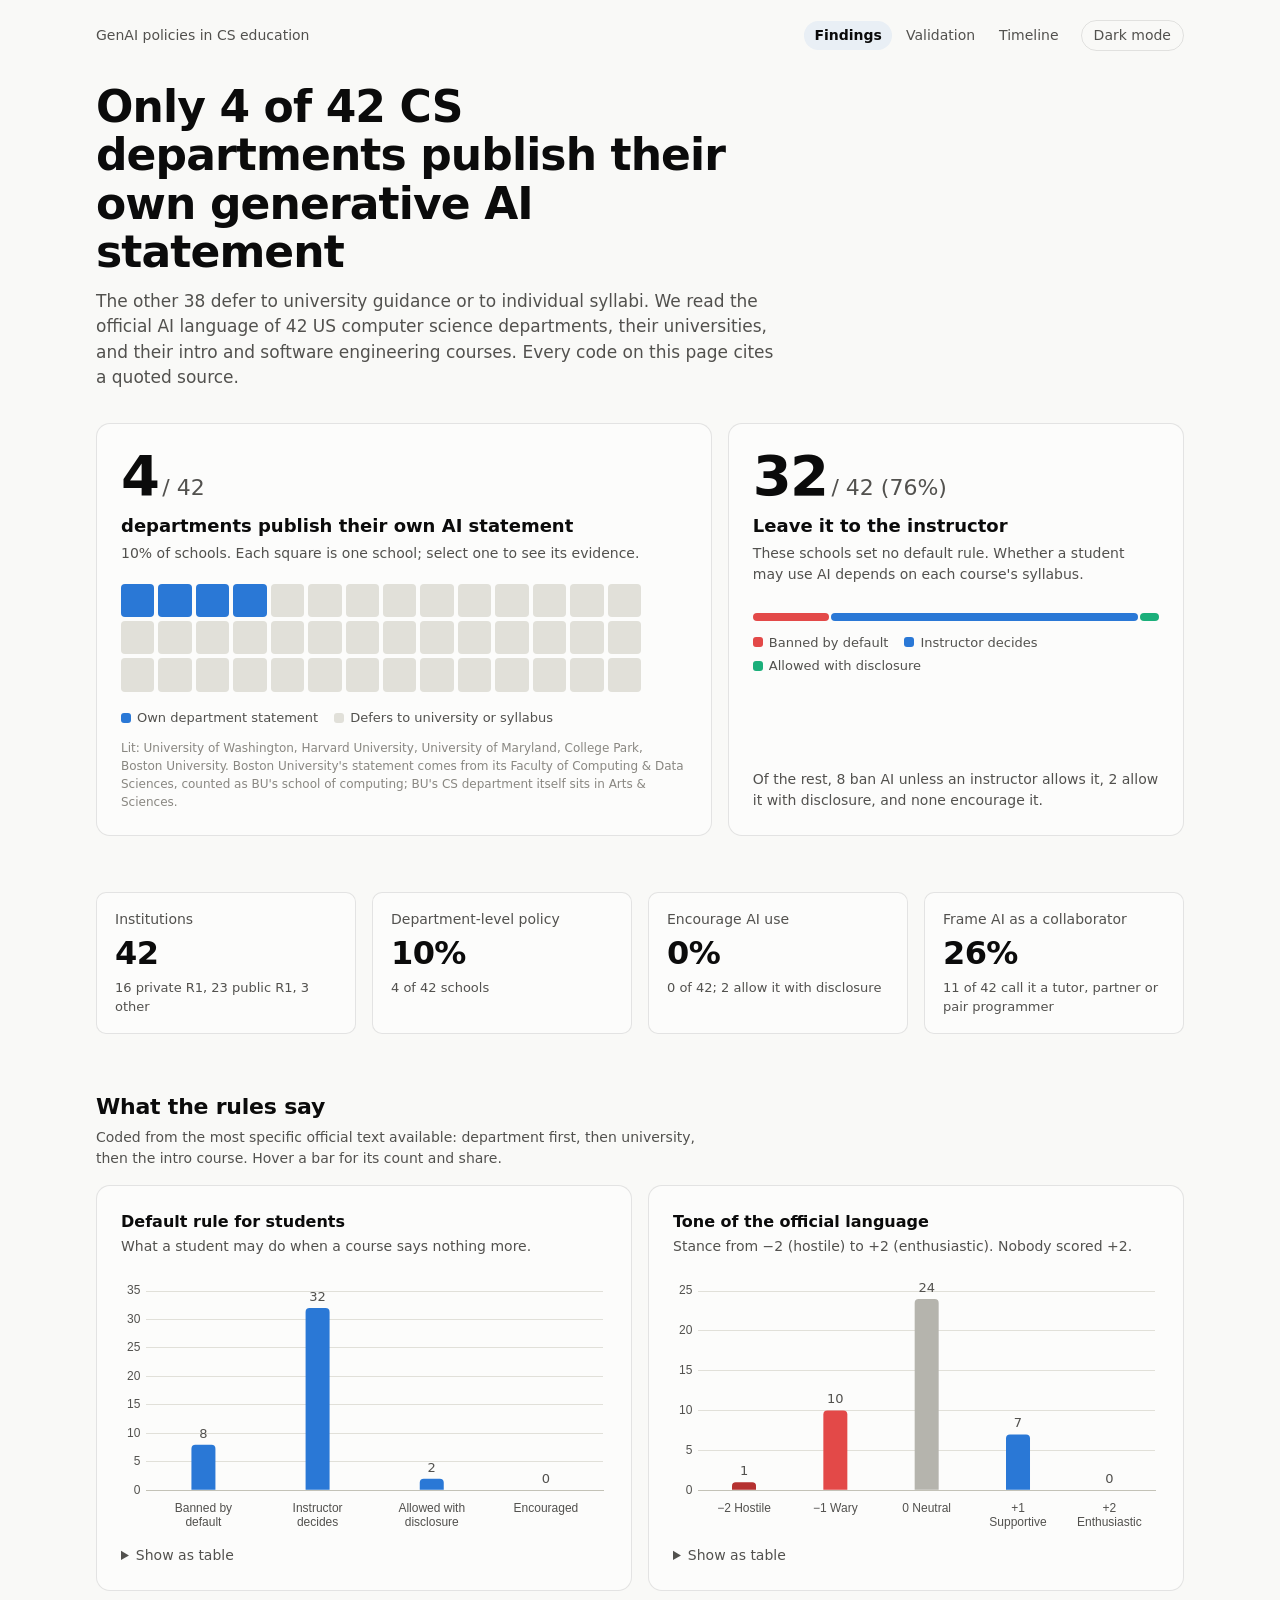
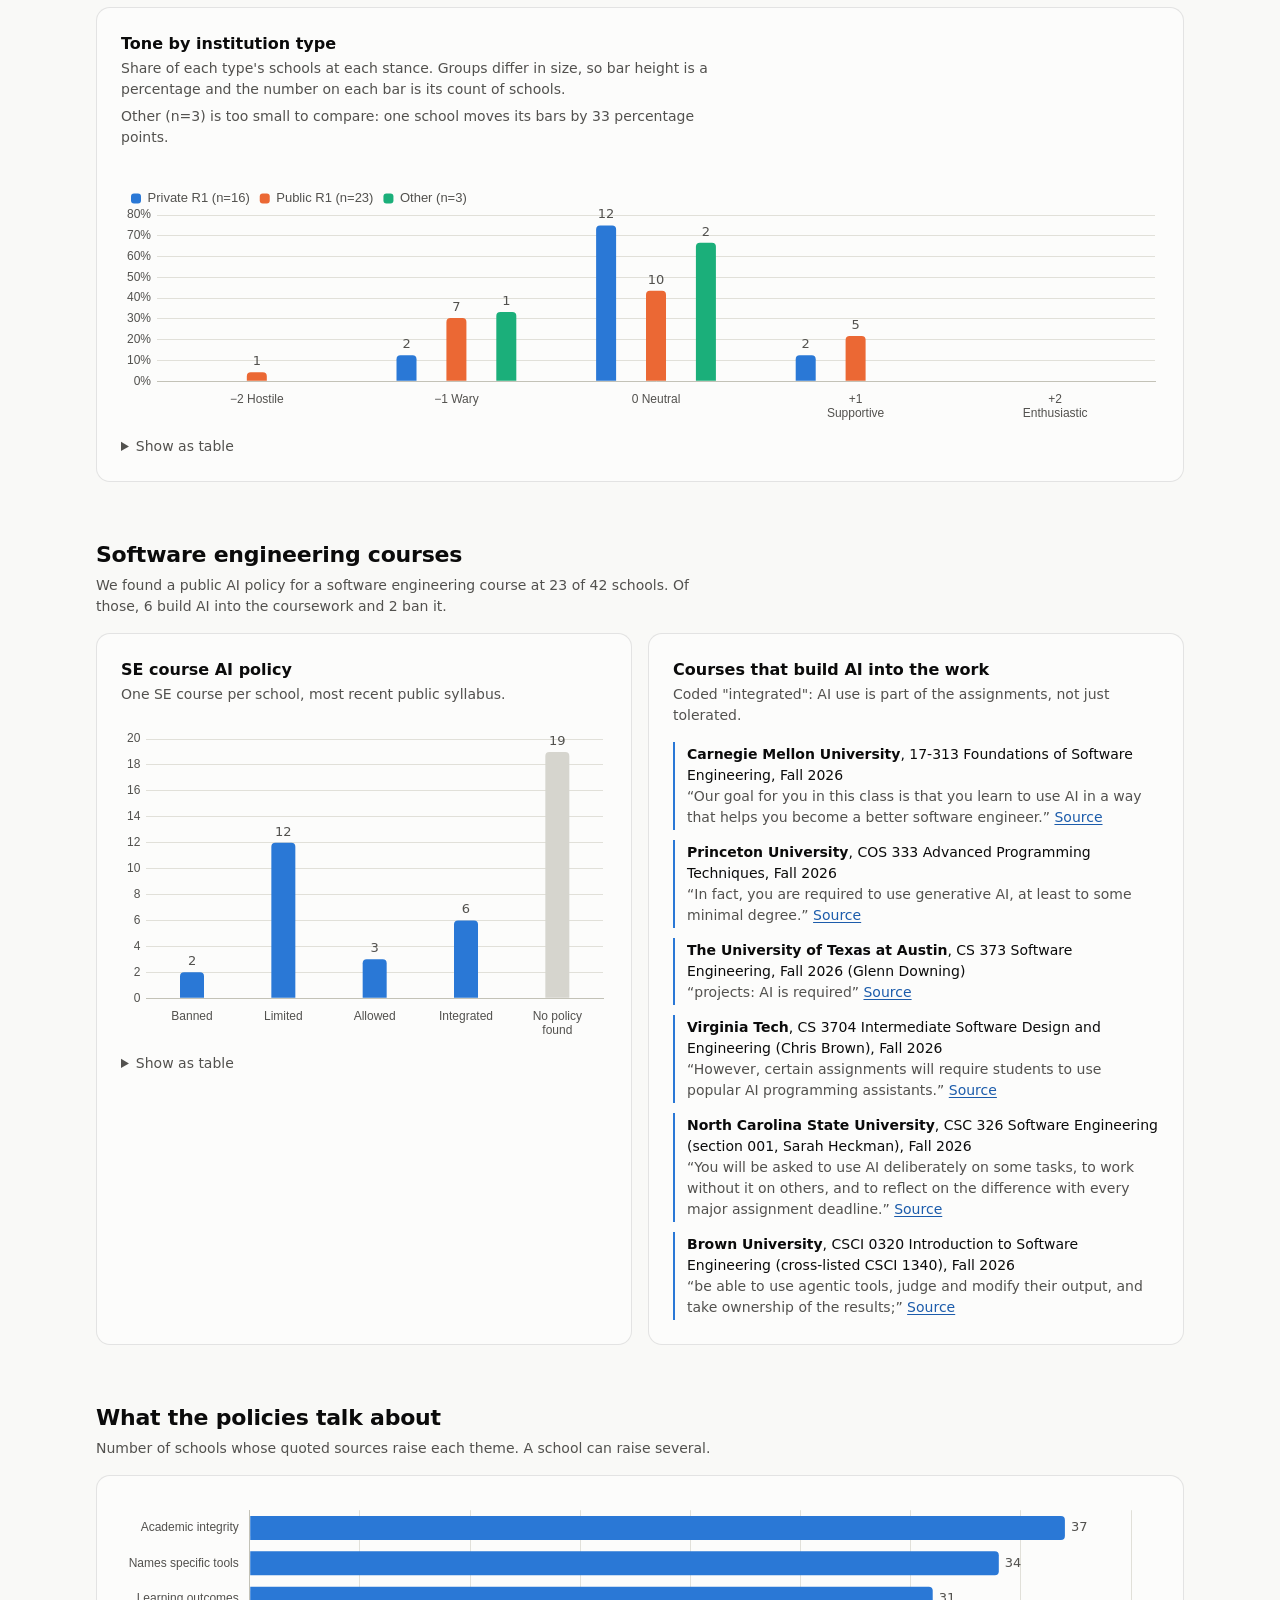
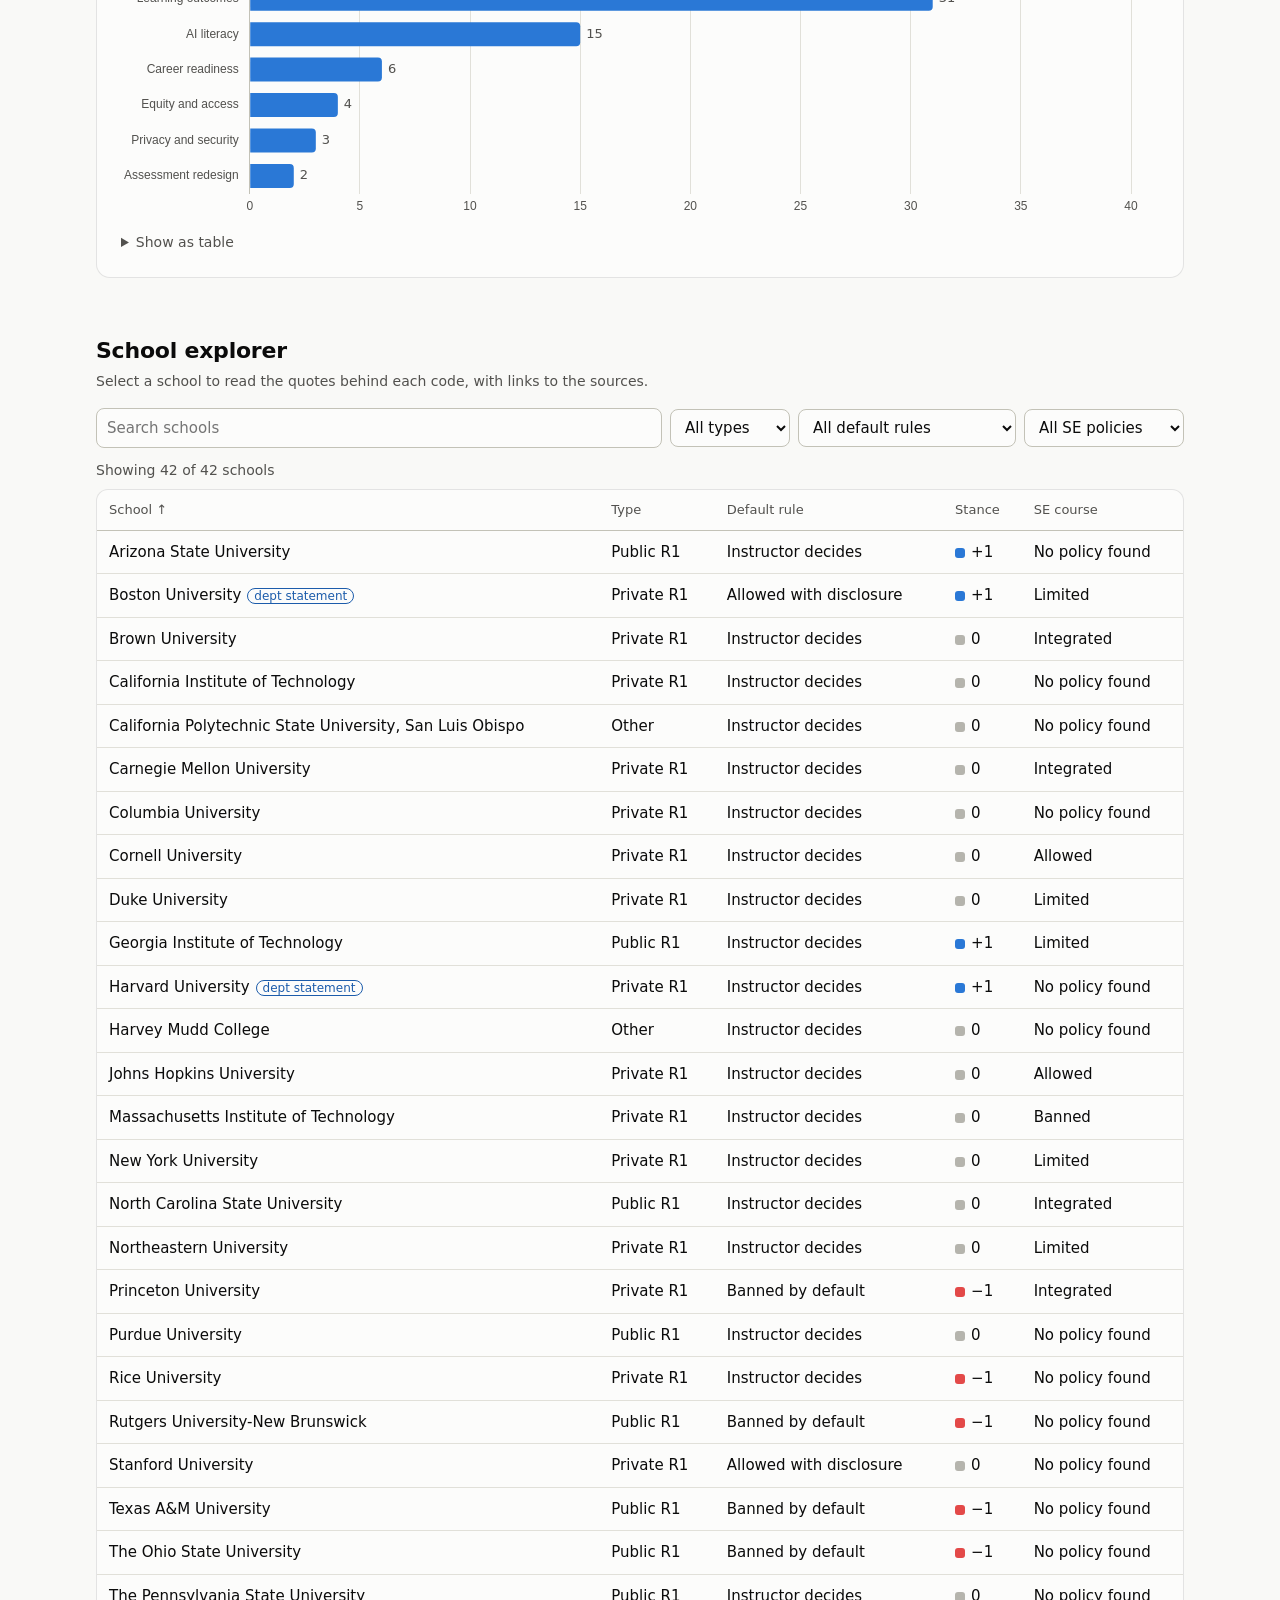
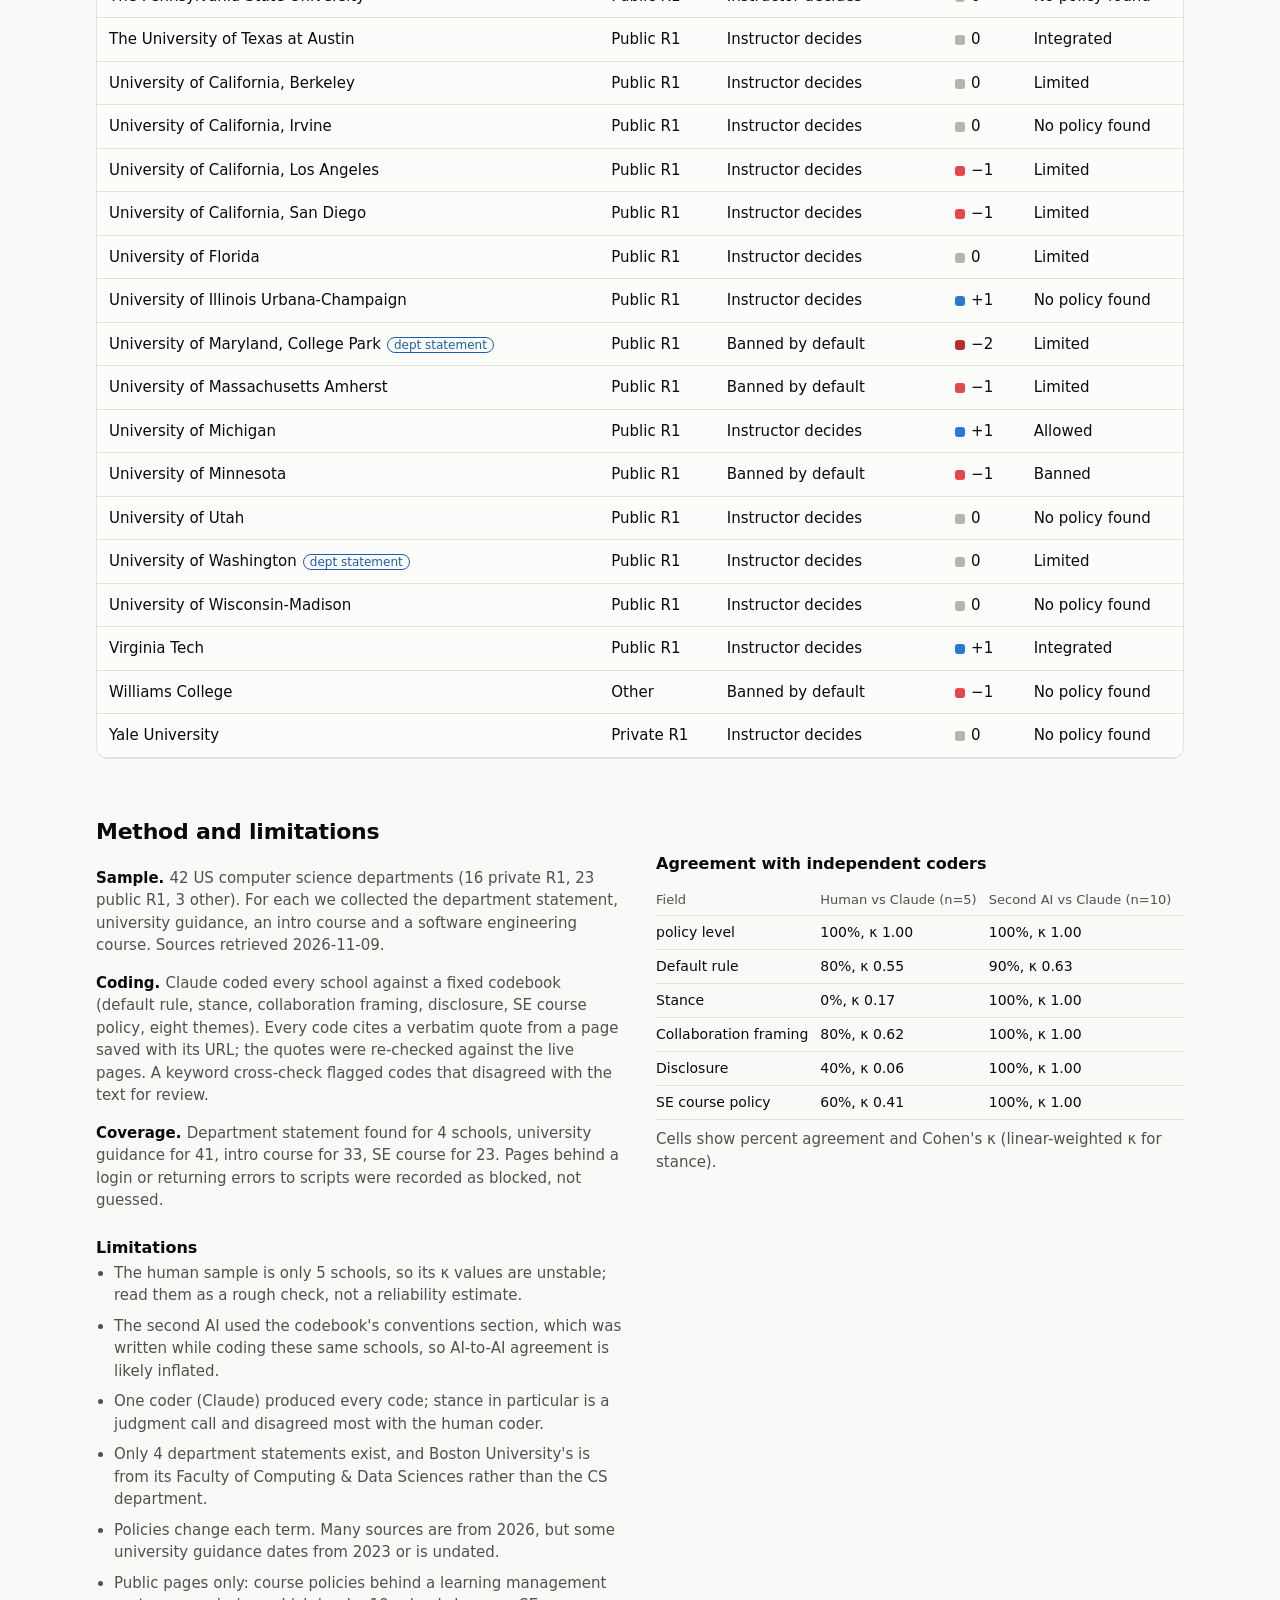
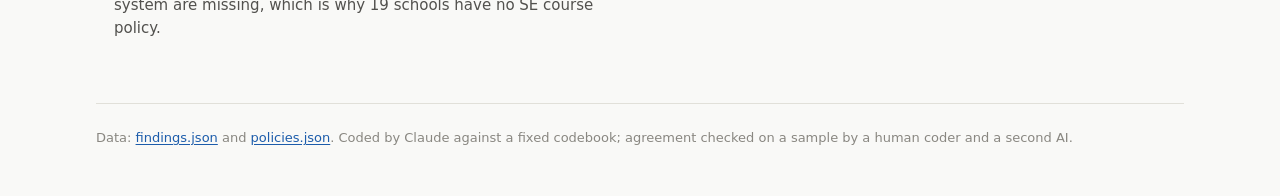
==== commit fab78f48: "Phase 5: contributions timeline scripts/build_timeline.py builds docs/data/timeline.json from logs/e" ====
--- a/docs/findings.html
+++ b/docs/findings.html
@@ -20,6 +20,7 @@
     <nav class="pages" aria-label="Dashboards">
       <a href="findings.html" aria-current="page">Findings</a>
       <a href="validation.html">Validation</a>
+      <a href="timeline.html">Timeline</a>
     </nav>
     <button class="theme-btn" id="theme-btn" type="button" aria-label="Switch color theme">Dark mode</button>
   </header>
--- a/docs/assets/base.css
+++ b/docs/assets/base.css
@@ -132,4 +132,6 @@
 }
 @media (max-width: 640px) {
   .panel { padding: 18px; }
+  .top { flex-wrap: wrap; }
+  .pages { order: 3; margin-left: 0; width: 100%; }
 }
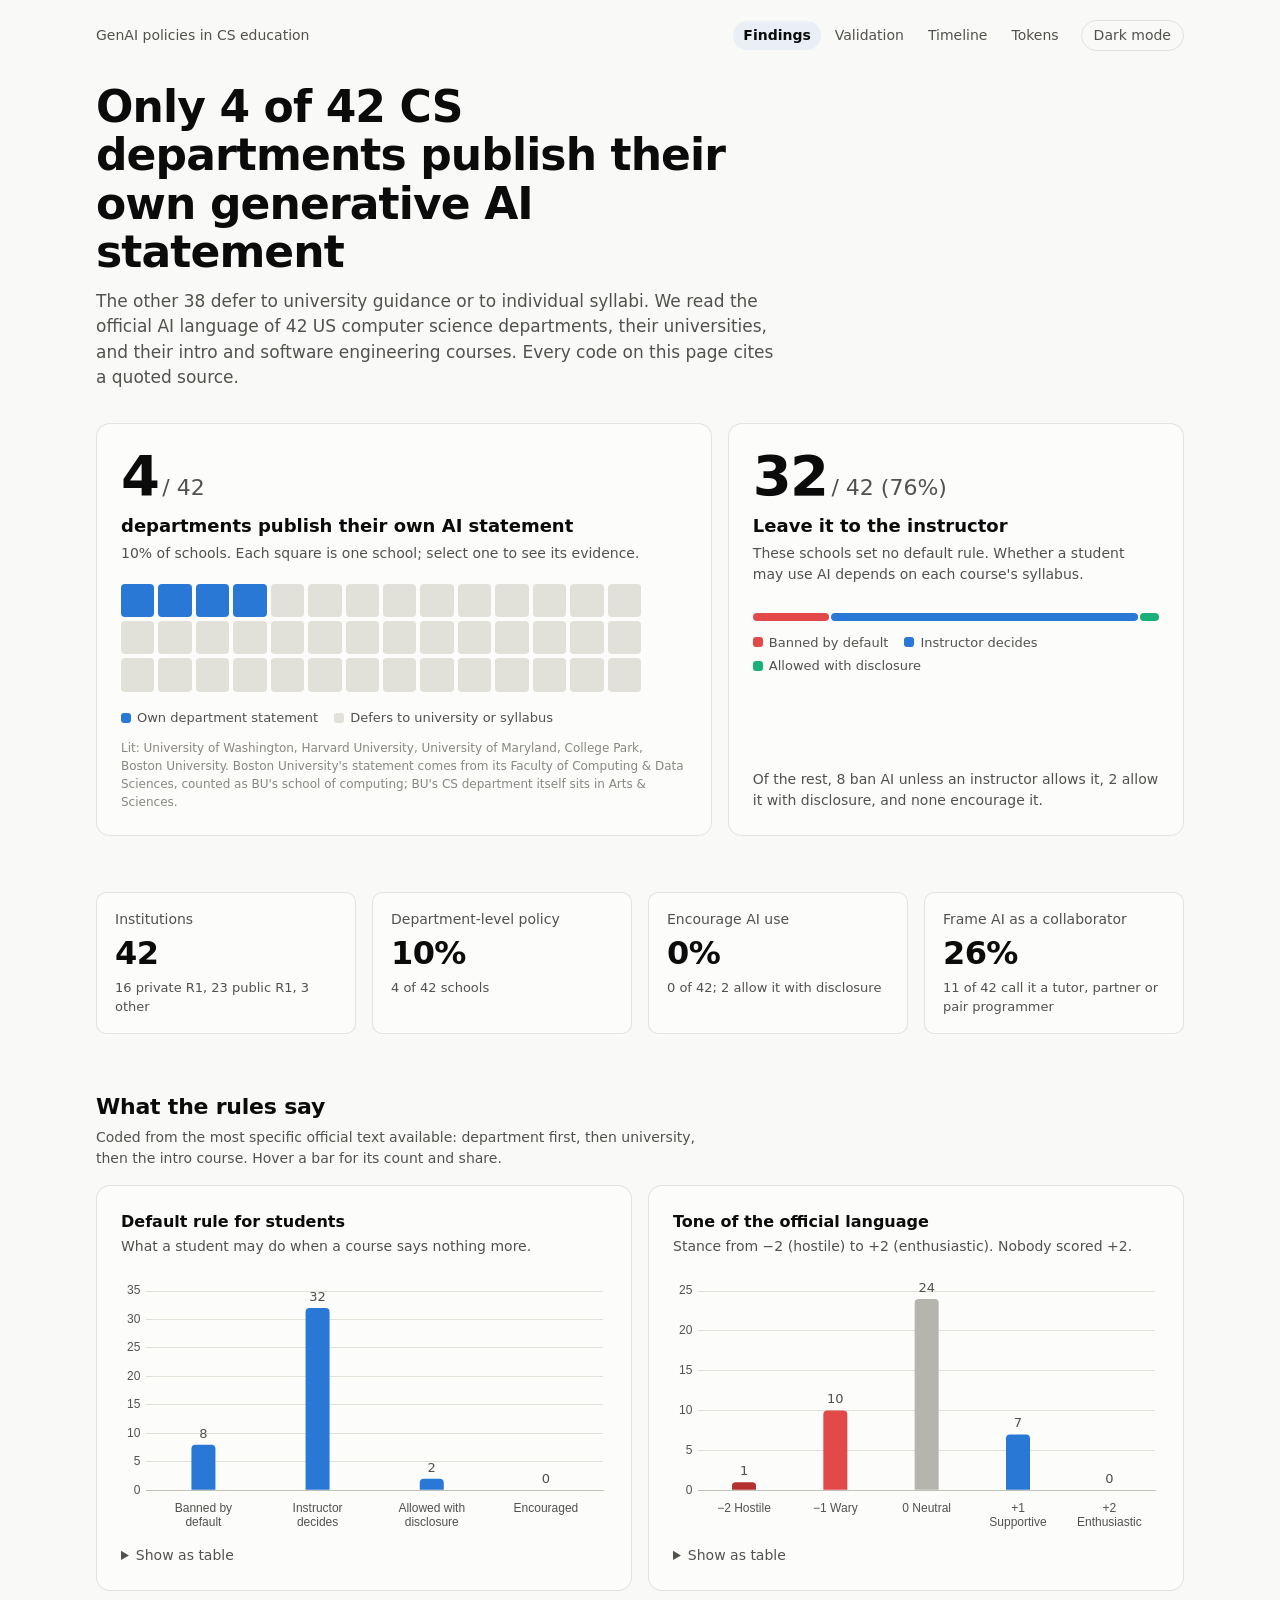
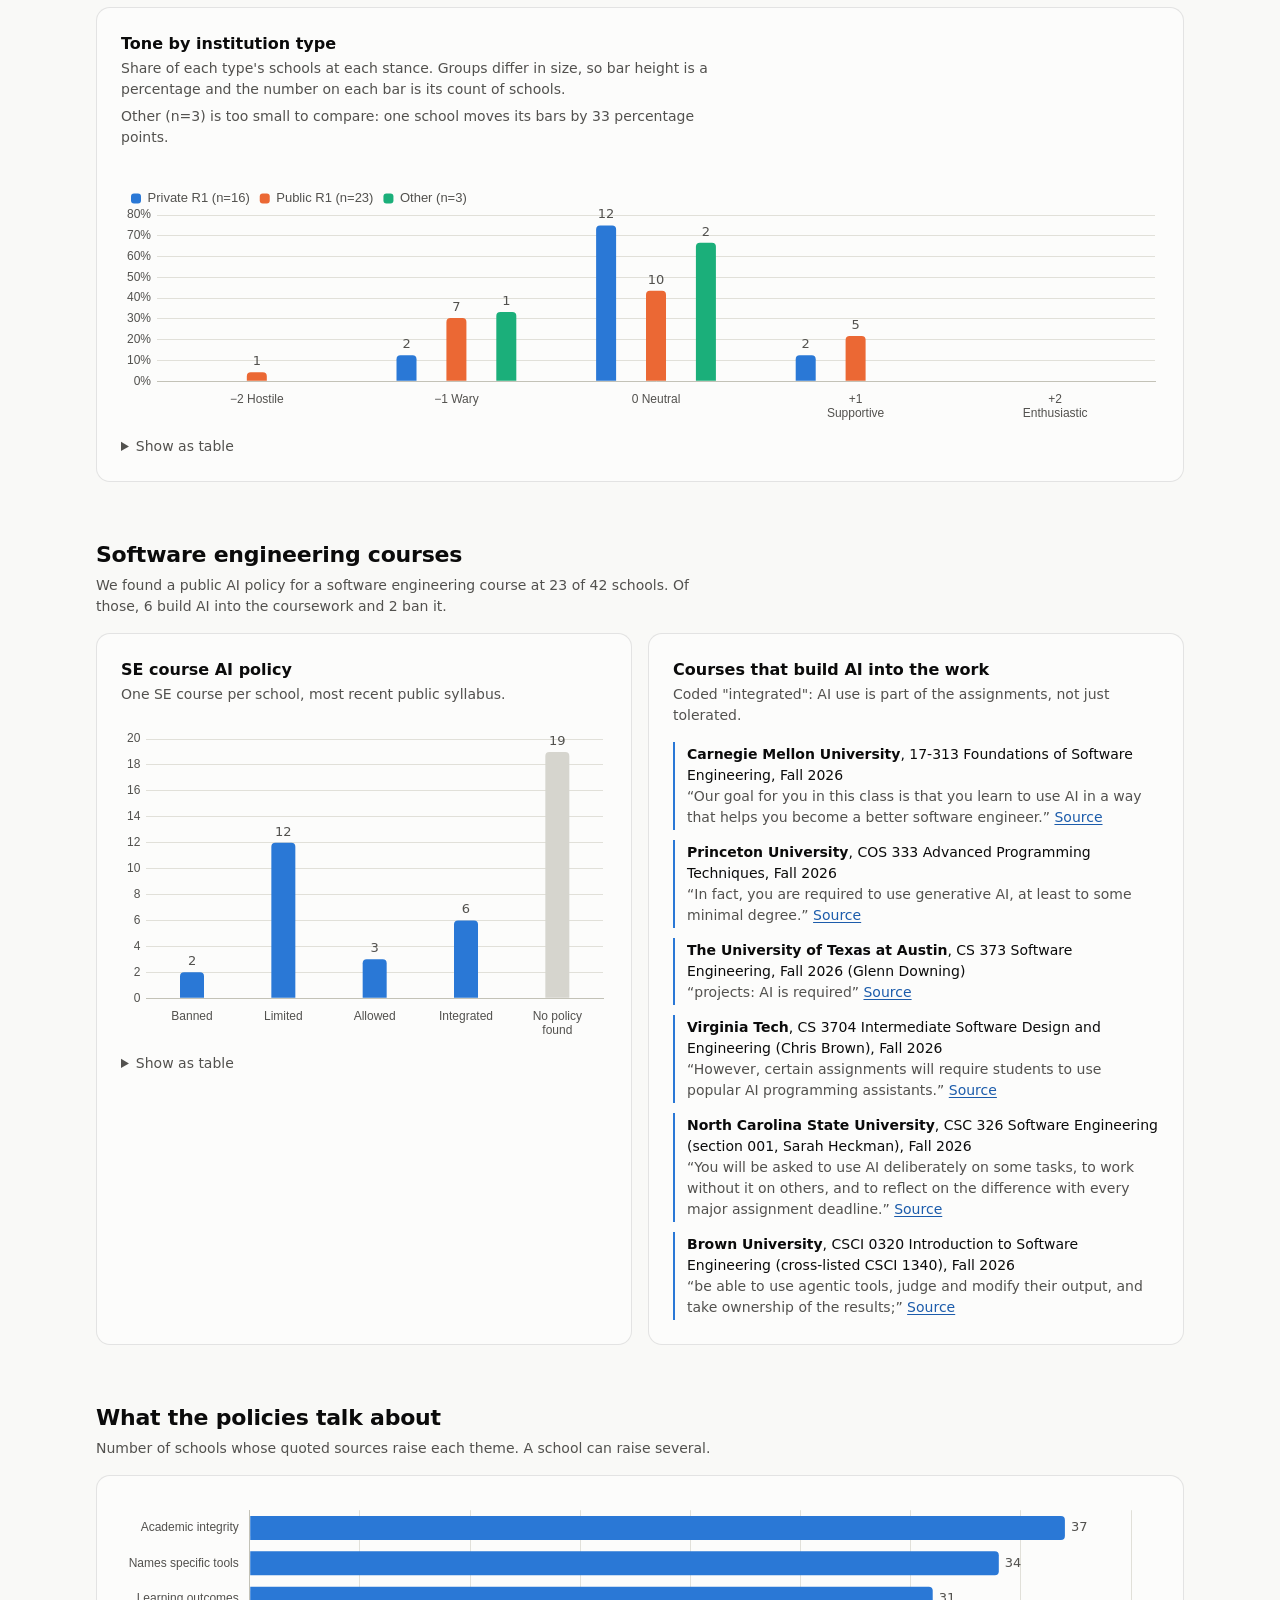
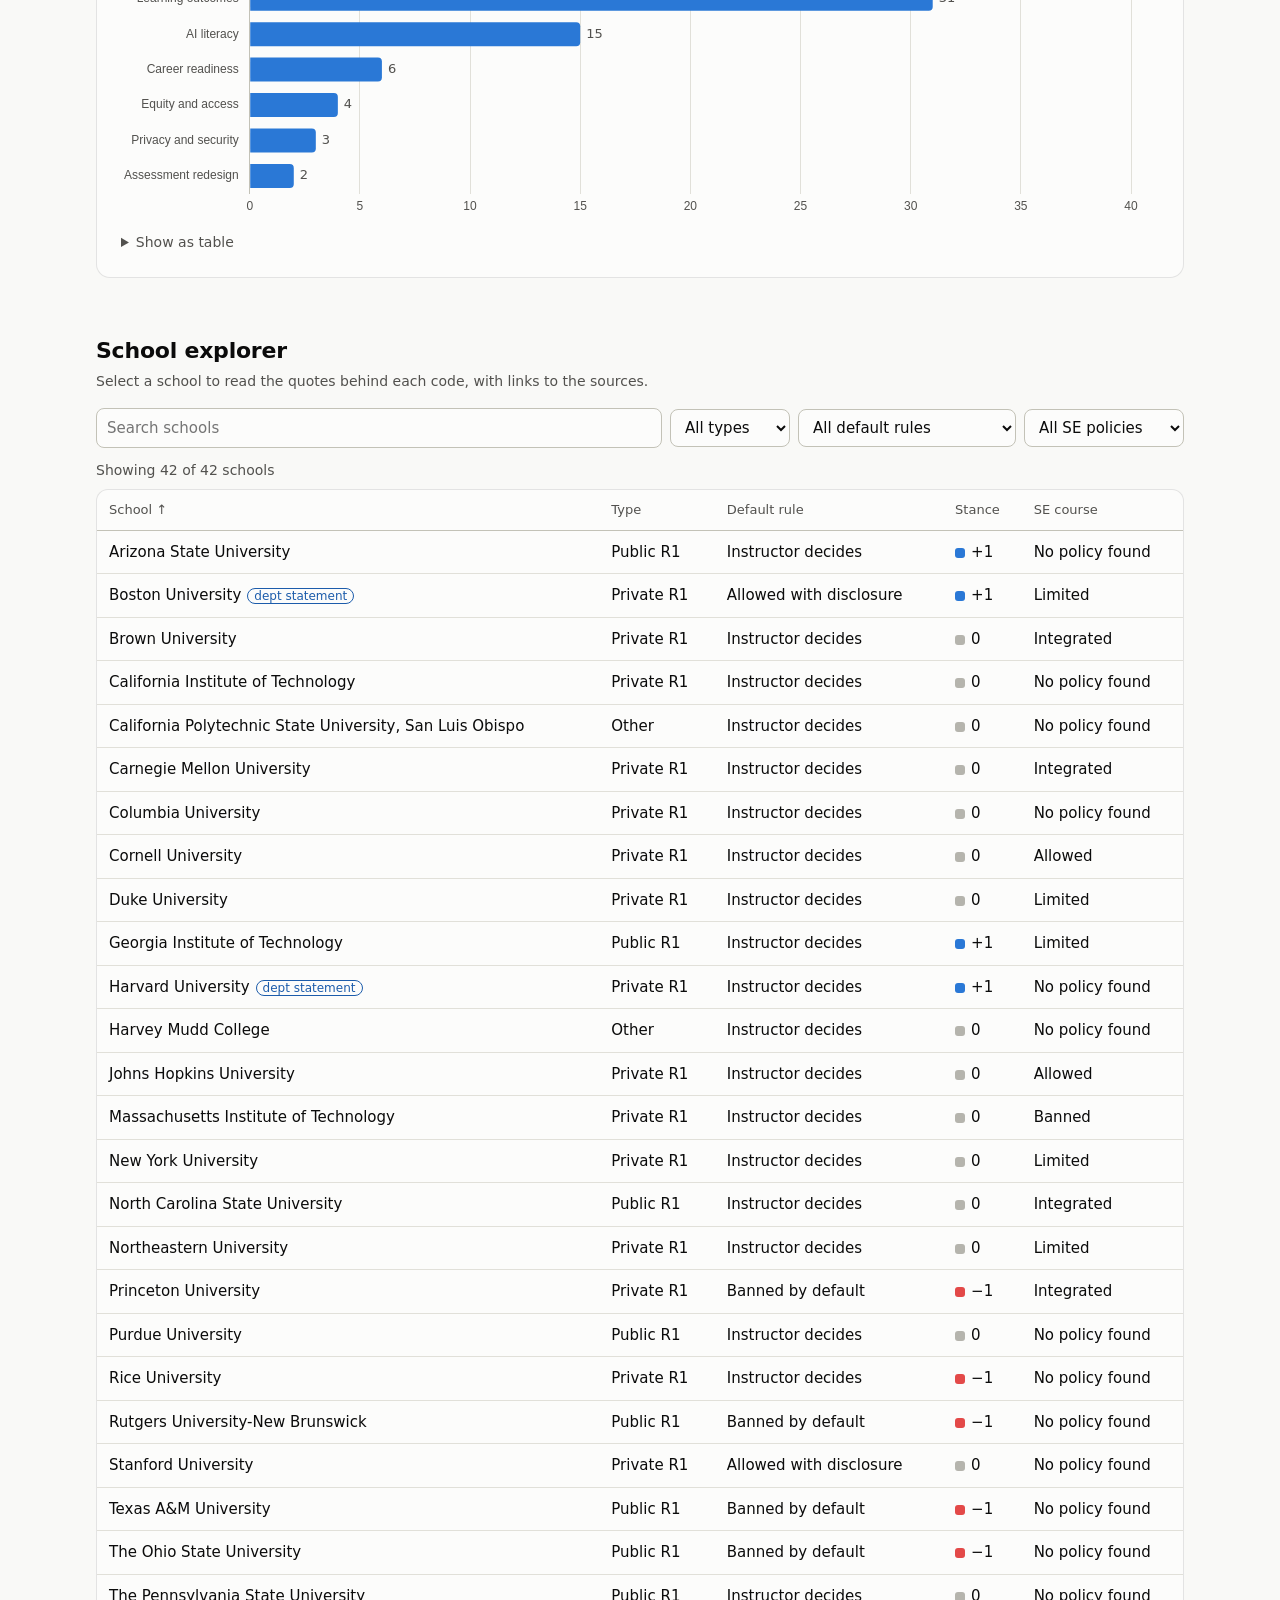
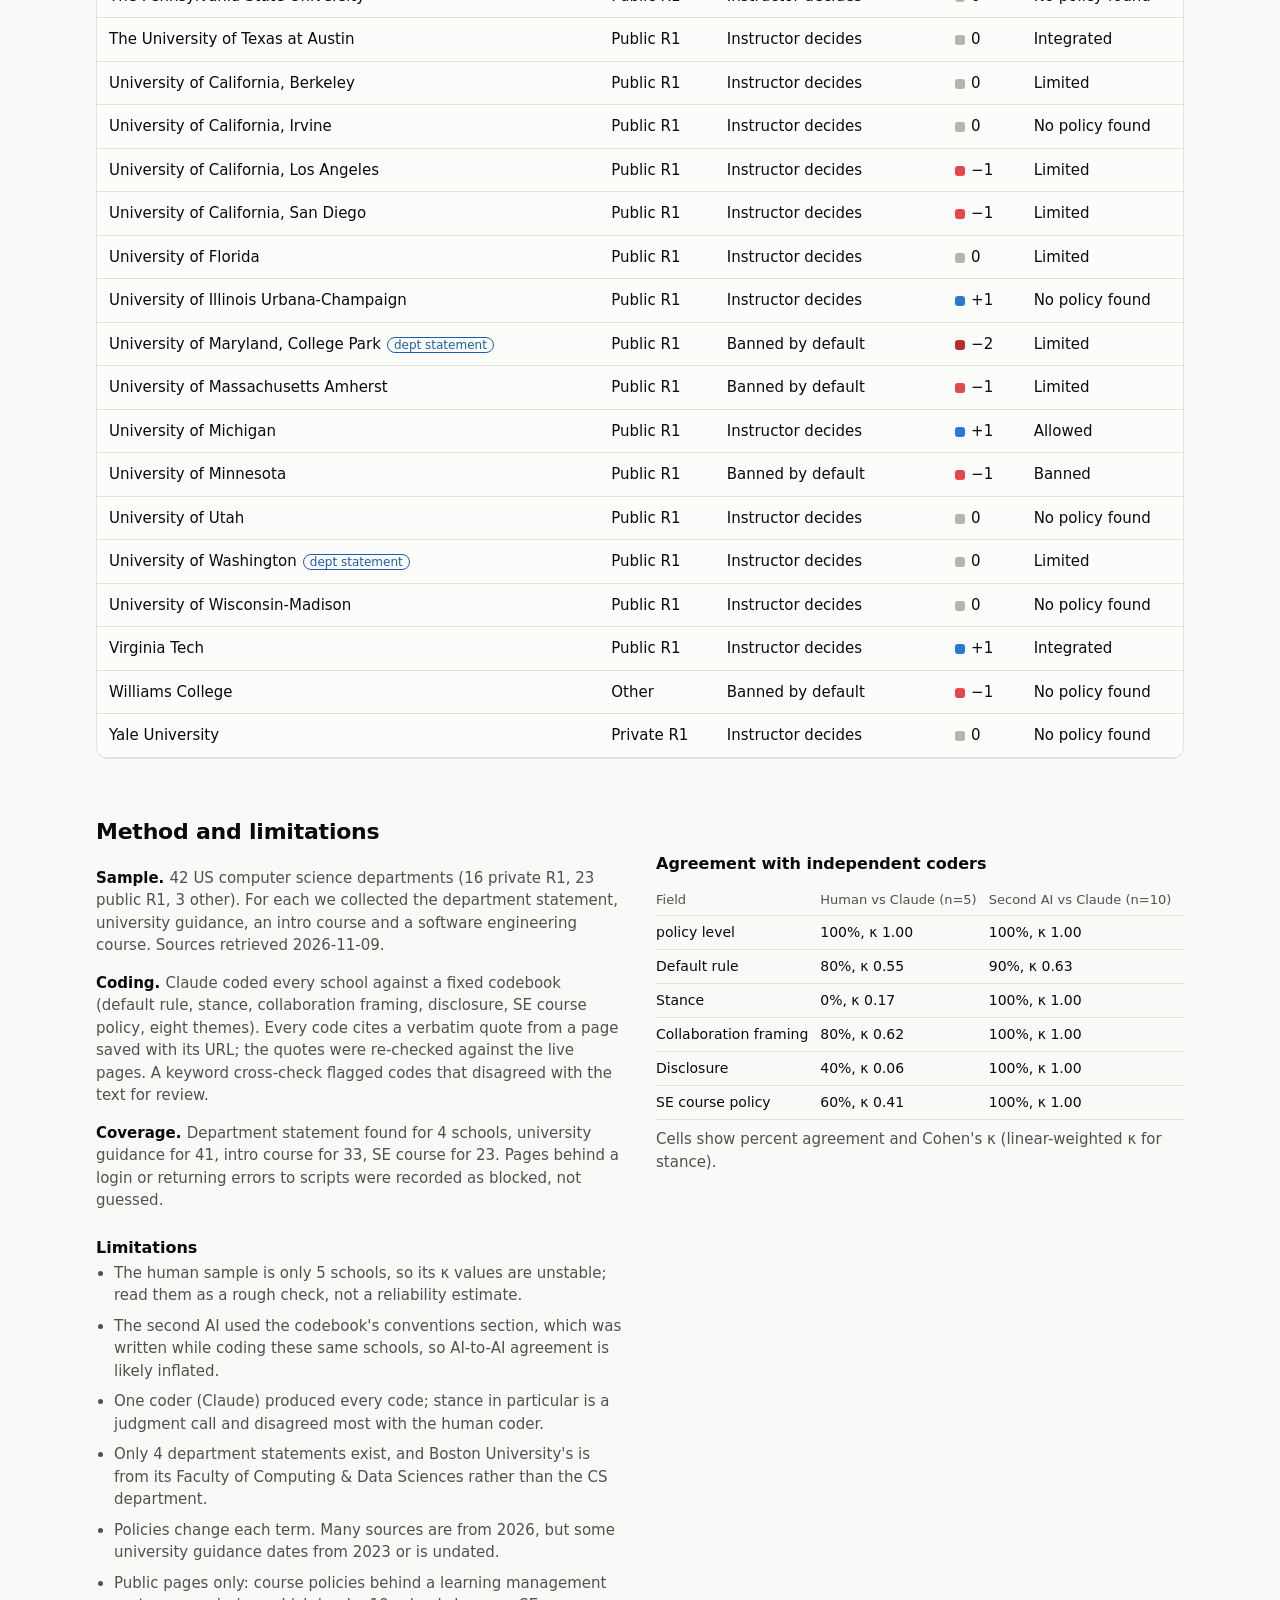
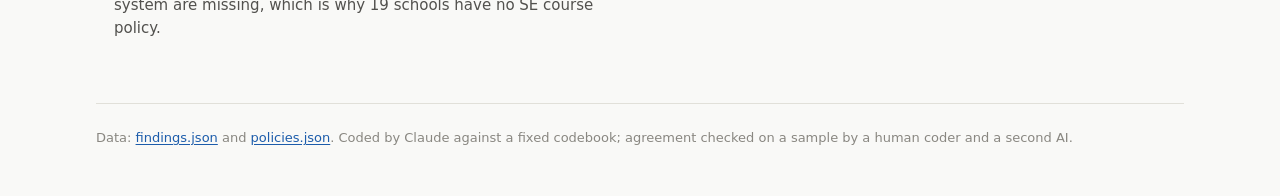
==== commit 158b101e: "Phase 6: token usage dashboard scripts/tokens.py builds docs/data/tokens.json from the Claude Code t" ====
--- a/docs/findings.html
+++ b/docs/findings.html
@@ -21,6 +21,7 @@
       <a href="findings.html" aria-current="page">Findings</a>
       <a href="validation.html">Validation</a>
       <a href="timeline.html">Timeline</a>
+      <a href="tokens.html">Tokens</a>
     </nav>
     <button class="theme-btn" id="theme-btn" type="button" aria-label="Switch color theme">Dark mode</button>
   </header>
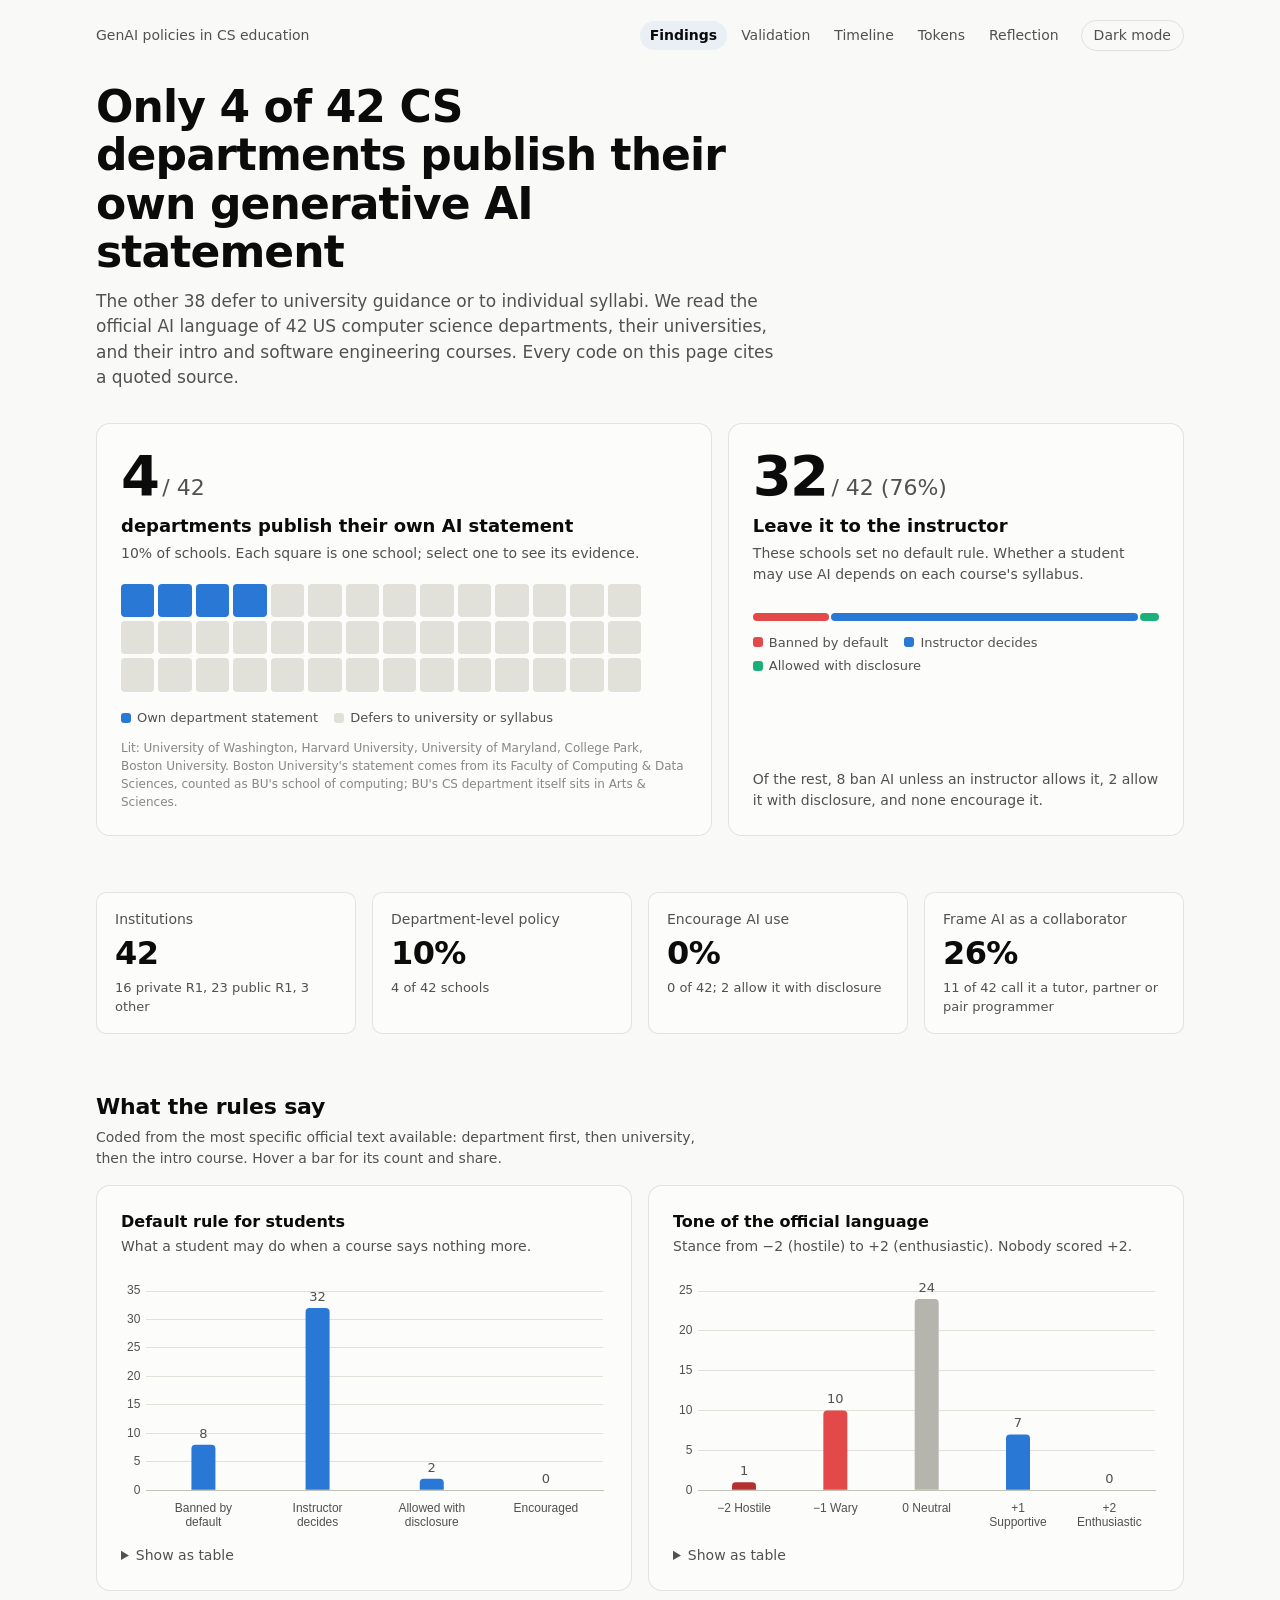
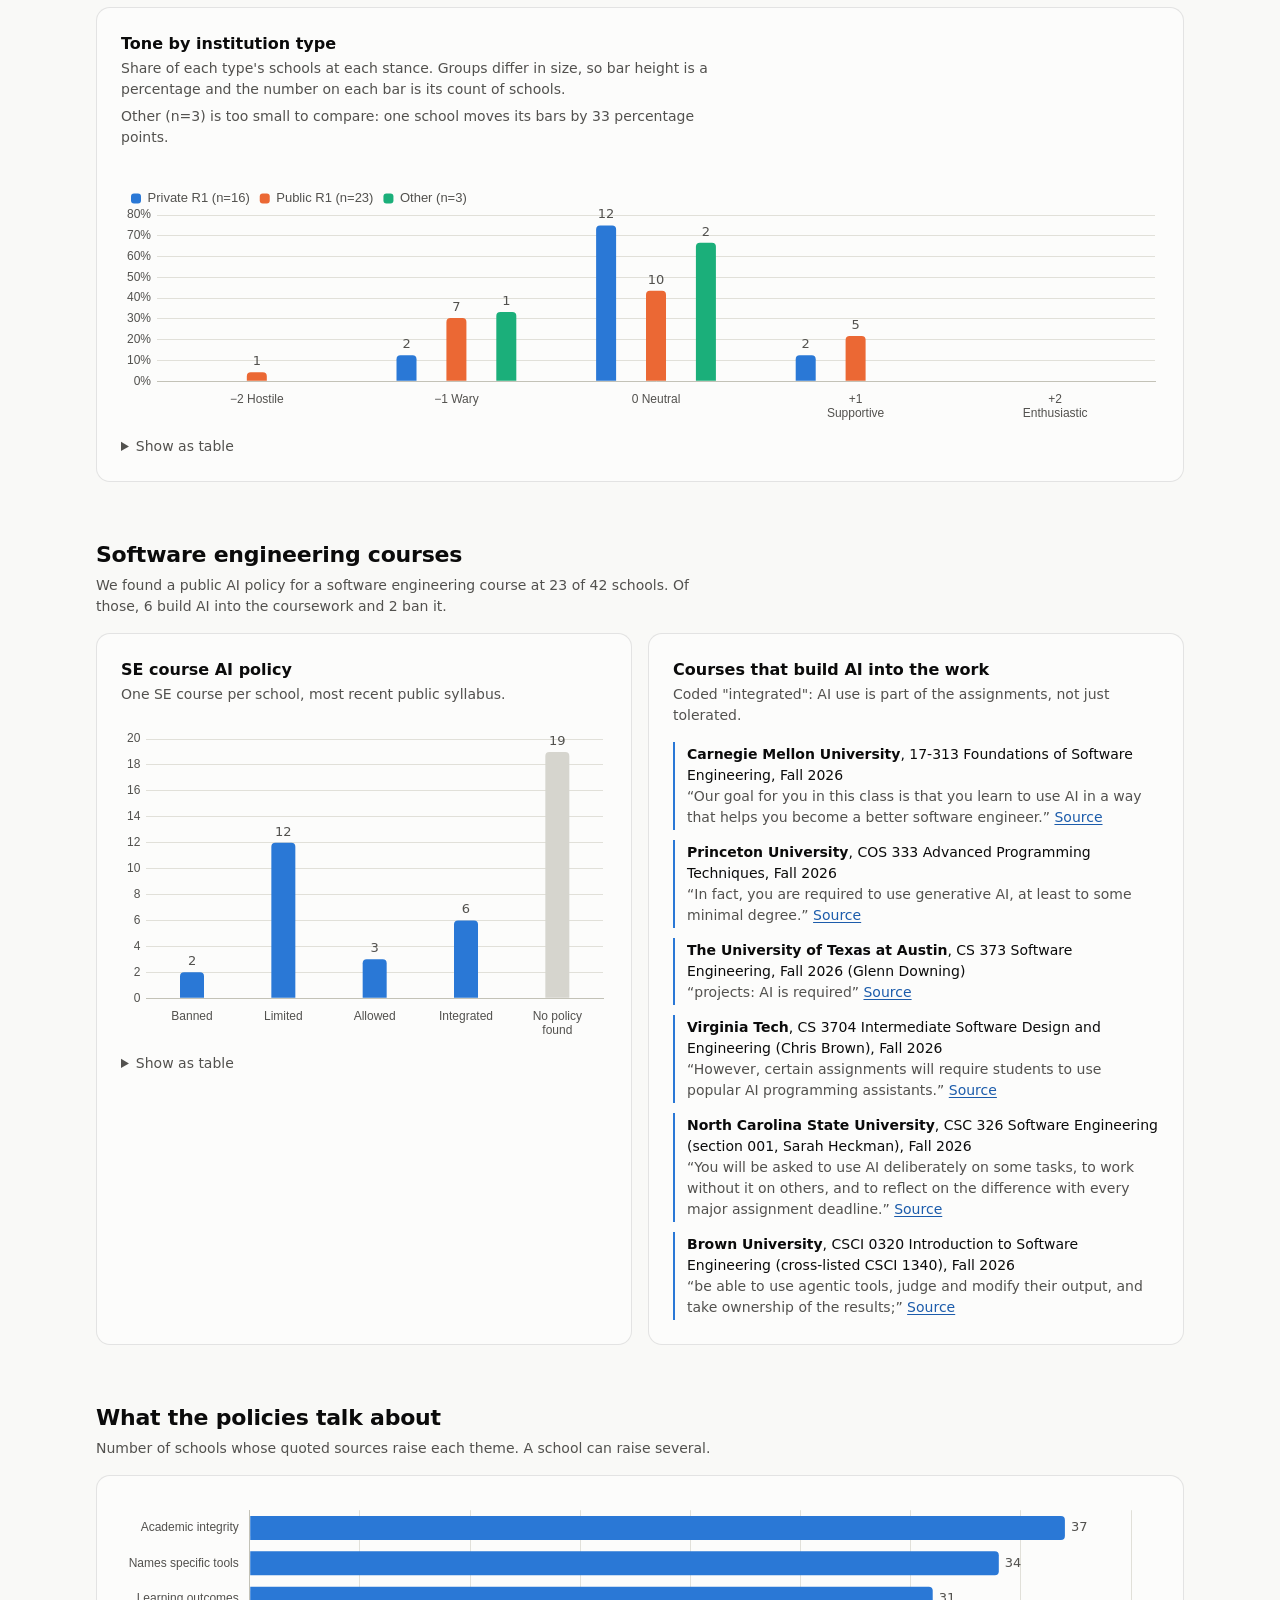
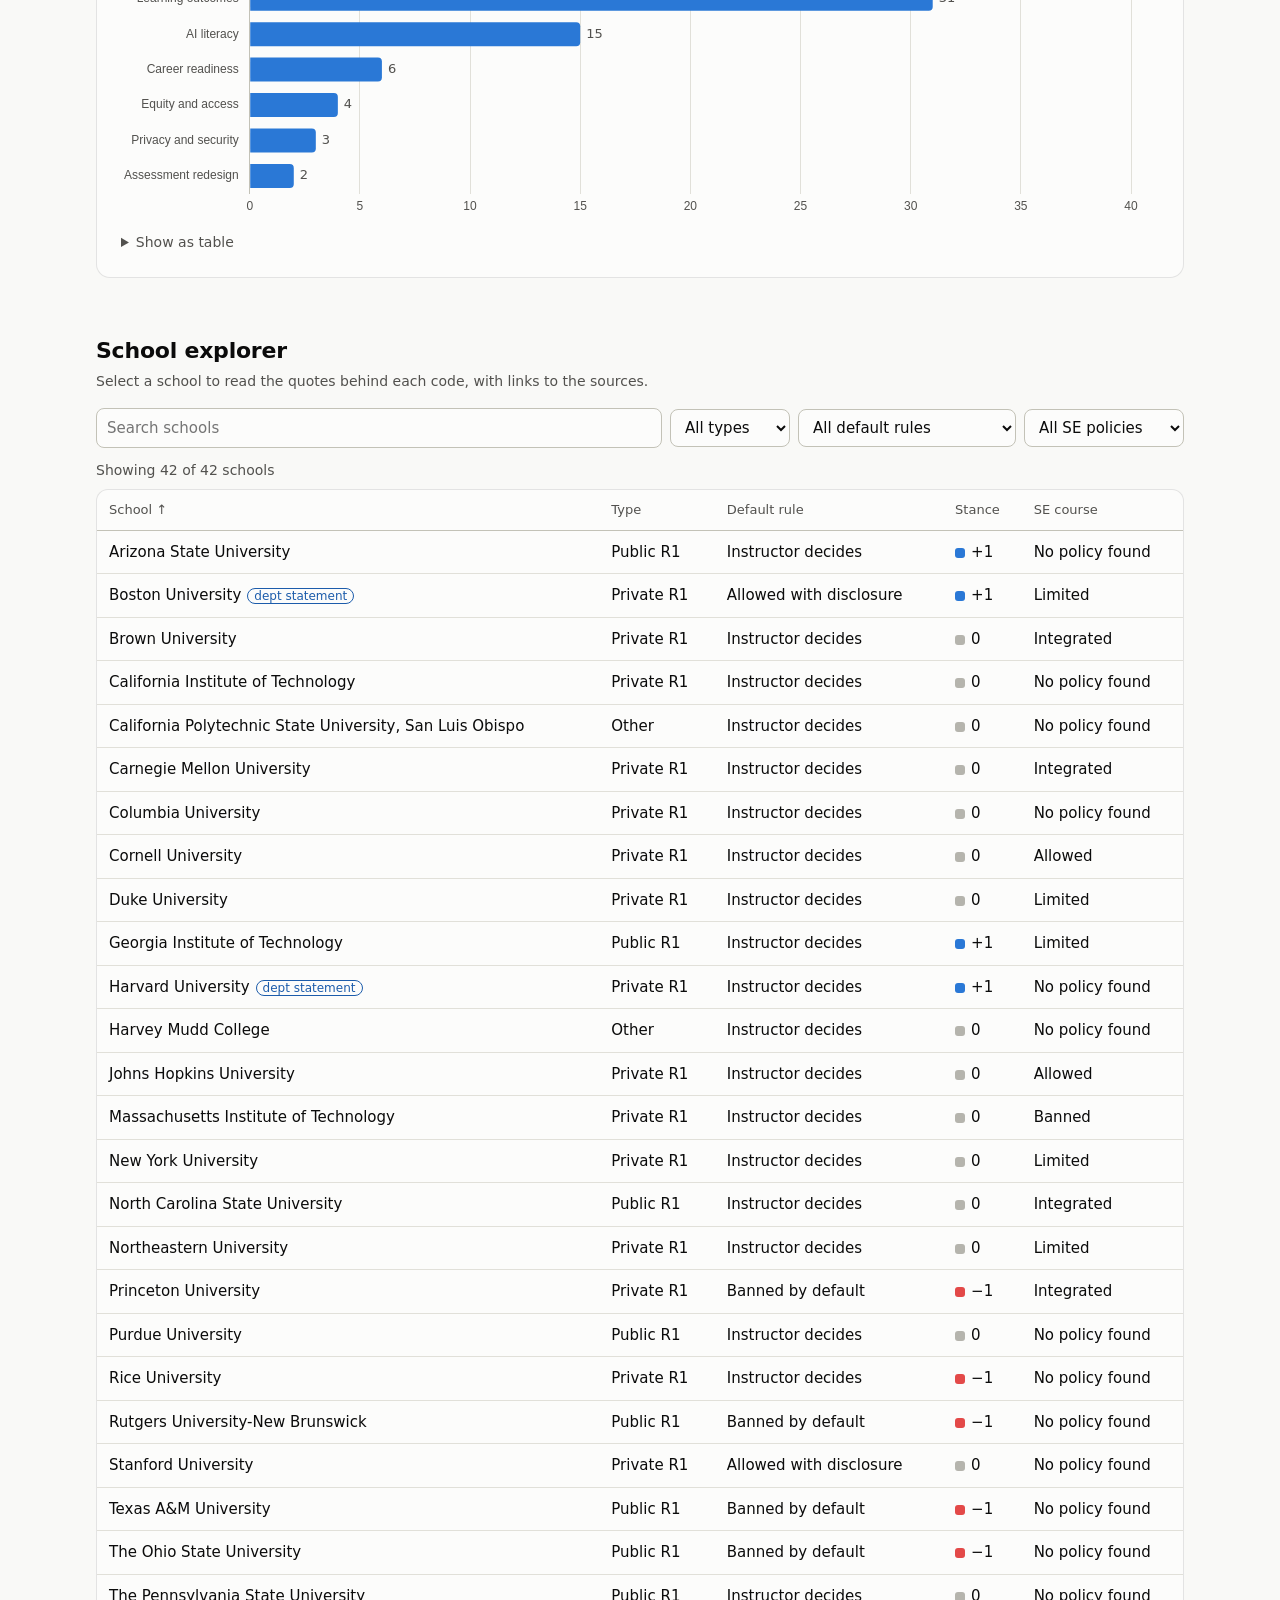
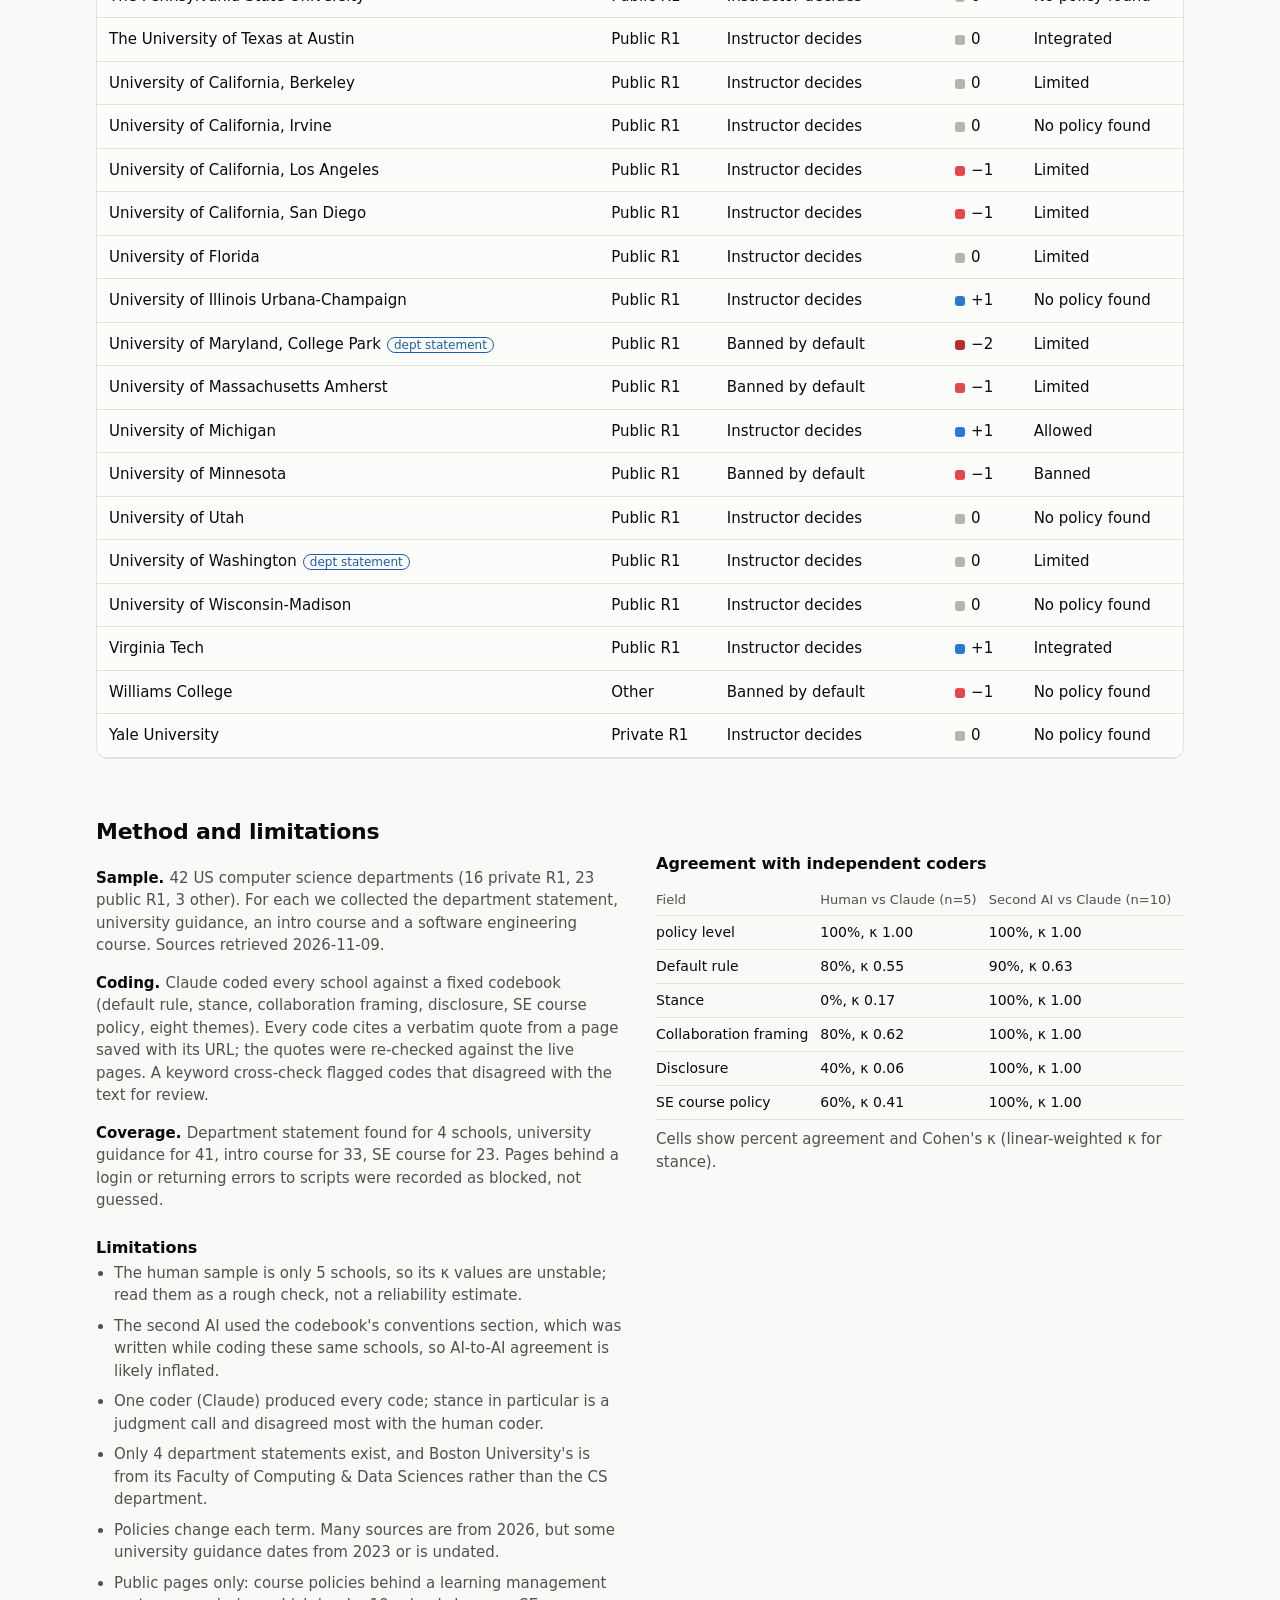
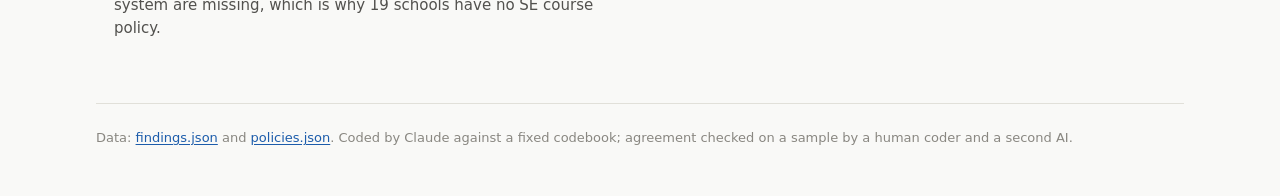
==== commit 2c0d19f7: "Phase 8: reflection page Adi's reflection on docs/reflection.html with live side-note numbers and si" ====
--- a/docs/findings.html
+++ b/docs/findings.html
@@ -22,6 +22,7 @@
       <a href="validation.html">Validation</a>
       <a href="timeline.html">Timeline</a>
       <a href="tokens.html">Tokens</a>
+      <a href="reflection.html">Reflection</a>
     </nav>
     <button class="theme-btn" id="theme-btn" type="button" aria-label="Switch color theme">Dark mode</button>
   </header>
--- a/docs/assets/base.css
+++ b/docs/assets/base.css
@@ -133,5 +133,5 @@
 @media (max-width: 640px) {
   .panel { padding: 18px; }
   .top { flex-wrap: wrap; }
-  .pages { order: 3; margin-left: 0; width: 100%; }
+  .pages { order: 3; margin-left: 0; width: 100%; flex-wrap: wrap; }
 }
